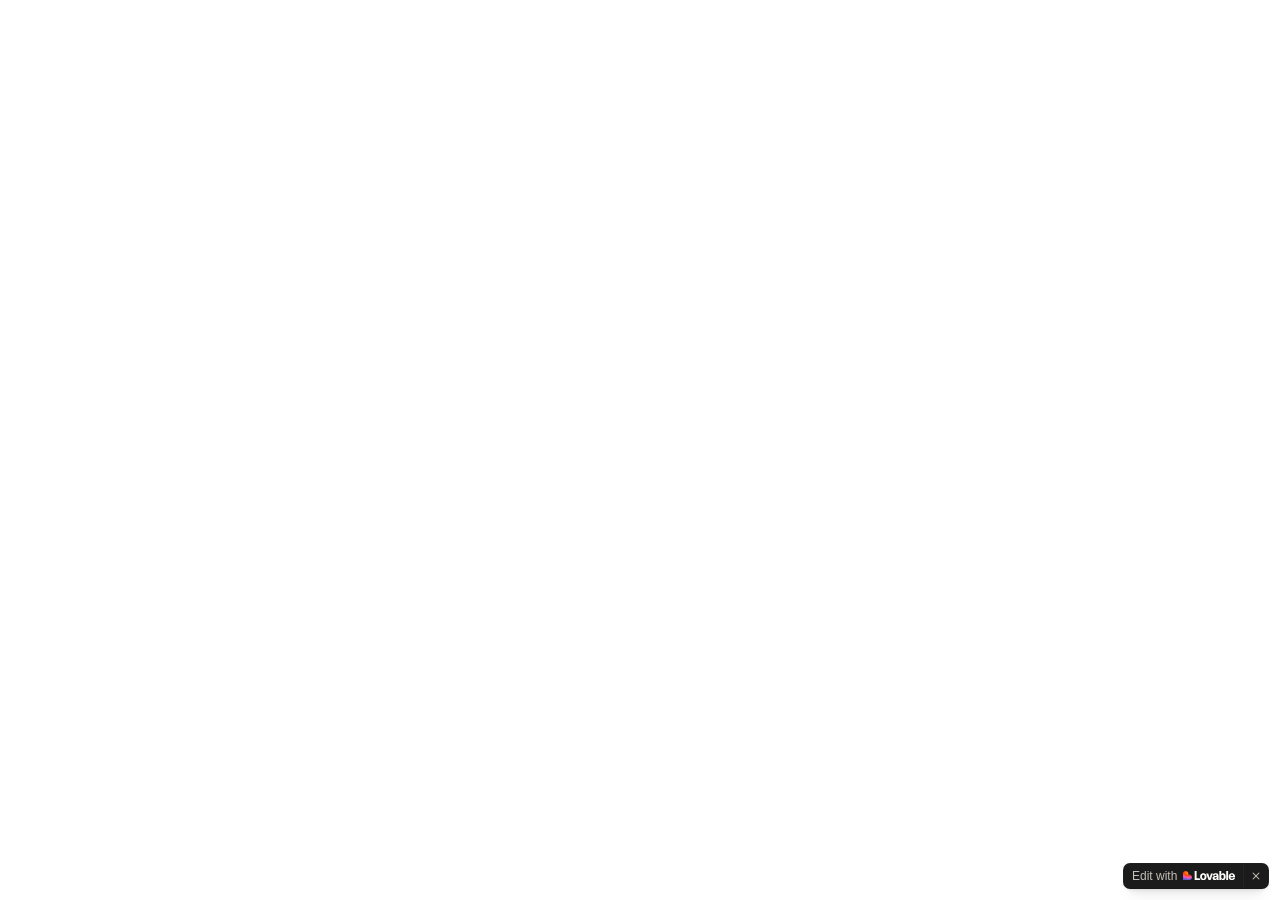
==== about.html @ da8e8a39 "Add files via upload" ====
<!doctype html>
<html lang="en">
  <head>
    <meta charset="UTF-8" />
    <meta name="viewport" content="width=device-width, initial-scale=1.0" />
    <title>canada jobs board</title>

    <meta property="og:title" content="canada-jobs" />
    <script type="module" crossorigin src="/assets/index-C5RXfK5j.js"></script>
    <link rel="stylesheet" crossorigin href="/assets/index-DOZf0lUb.css">
  
<style>
	@font-face {
		font-family: 'CameraPlainVariable';
		src: url('https://cdn.gpteng.co/mcp-widgets/v1/fonts/CameraPlainVariable.woff2') format('woff2');
		font-weight: 100 900;
		font-style: normal;
		font-display: swap;
	}

	#lovable-badge {
		--badge-bg: #1b1b1b;
		--badge-text: #c5c1b9;
		--badge-text-hover: #dcdad5;
		--badge-radius: 6px;
		--badge-padding: 8px;
		--badge-gap: 6px;
		--badge-shadow: 
			0 0 0 1px rgba(0, 0, 0, 0.88),
			0 1px 0 0 rgba(0, 0, 0, 0.04),
			0 2px 2px -1px rgba(0, 0, 0, 0.08),
			0 4px 4px -2px rgba(0, 0, 0, 0.08),
			0 8px 8px -4px rgba(0, 0, 0, 0.08),
			0 16px 16px -8px rgba(0, 0, 0, 0.08);
		--badge-transition-duration: 0.2s;
		--badge-transition-easing: cubic-bezier(0.16, 1, 0.32, 1);
		--focus-color: #575ECF;
		--focus-offset: 2px;
		--focus-width: 2px;
		
		position: fixed;
		bottom: 12px;
		right: 12px;
		height: 24px;
		display: flex;
		align-items: center;
		z-index: 1000000;
		background-color: var(--badge-bg) !important;
		color: var(--badge-text) !important;
		border-radius: var(--badge-radius);
		box-shadow: var(--badge-shadow) !important;
		font-size: 12px;
		font-family: CameraPlainVariable, "CameraPlainVariable Fallback", -apple-system, BlinkMacSystemFont, 'Segoe UI', Roboto, sans-serif;
		font-weight: 400 !important;
		text-transform: none !important;
		font-feature-settings: normal !important;
		transform: translateZ(0);
		will-change: transform, opacity;
	}

	#lovable-badge-cta {
		display: flex;
		align-items: center;
		gap: var(--badge-gap);
		padding: 0 var(--badge-padding);
		height: 100%;
		color: inherit;
		text-decoration: none;
		white-space: nowrap;
		border-radius: var(--badge-radius) 0 0 var(--badge-radius);
		transition: 
			background-color var(--badge-transition-duration) ease,
			color var(--badge-transition-duration) ease,
			transform 0.1s ease;
	}

	#lovable-badge-cta:hover {
		background: rgba(255, 255, 255, 0.04);
		color: var(--badge-text-hover);
	}

	#lovable-badge-cta:active {
		transform: scale(0.98);
	}

	#lovable-badge-cta:focus {
		outline: none;
	}

	#lovable-badge-cta:focus-visible {
		outline: var(--focus-width) solid var(--focus-color);
		outline-offset: var(--focus-offset);
		z-index: 1;
	}

	#lovable-badge-text {
		line-height: 1;
	}

	#lovable-badge-divider {
		width: 1px;
		height: 24px;
		background-color: rgba(255, 255, 255, 0.04);
		flex-shrink: 0;
	}

	#lovable-badge-close {
		width: 24px;
		height: 24px;
		min-width: 24px;
		min-height: 24px;
		cursor: pointer;
		background: none;
		border: none;
		padding: 0;
		display: flex;
		align-items: center;
		justify-content: center;
		border-radius: 0 var(--badge-radius) var(--badge-radius) 0;
		flex-shrink: 0;
		transition: 
			background-color var(--badge-transition-duration) ease,
			transform 0.1s ease;
	}

	#lovable-badge-close:hover {
		background: rgba(255, 255, 255, 0.04);
	}

	#lovable-badge-close:active {
		transform: scale(0.92);
	}

	#lovable-badge-close:focus {
		outline: none;
	}

	#lovable-badge-close:focus-visible {
		outline: var(--focus-width) solid var(--focus-color);
		outline-offset: calc(var(--focus-offset) * -1);
		z-index: 1;
	}

	#lovable-badge-close svg path {
		fill: var(--badge-text);
		transition: fill var(--badge-transition-duration) ease;
	}

	#lovable-badge-close:hover svg path {
		fill: var(--badge-text-hover);
	}

	@media (prefers-reduced-motion: reduce) {
		#lovable-badge-cta,
		#lovable-badge-close,
		#lovable-badge-close svg path {
			transition: none;
		}
		
		#lovable-badge-cta:active,
		#lovable-badge-close:active {
			transform: none;
		}
	}

	@media (prefers-contrast: high) {
		#lovable-badge {
			--badge-bg: #000;
			--badge-text: #fff;
			--badge-text-hover: #fff;
			border: 2px solid currentColor;
		}
		
		#lovable-badge-cta:focus-visible,
		#lovable-badge-close:focus-visible {
			outline-width: 3px;
		}
	}
</style>
<script defer src="/~flock.js" data-proxy-url="/~api/analytics"></script><script defer src="/__l5e/events.js" data-artifact-kind="preview_commit_sha" data-artifact-id="f92b7629ee56304506234ec95014267af8fd6460" data-commit-sha="f92b7629ee56304506234ec95014267af8fd6460" data-context-token="v1.[base64].h5AxMWOINvUmRWkHQlbRJO07H87bjLKuHBi_fYomKH0"></script><meta name="twitter:title" content="canada-jobs"><meta property="og:image" content="https://pub-bb2e103a32db4e198524a2e9ed8f35b4.r2.dev/0a3025d6-7798-492c-b56c-be6db2ff9cdb/id-preview-e9368a4c--8528a1c8-a72f-4409-86a2-6dee4015d682.lovable.app-1772526518124.png"><meta name="twitter:image" content="https://pub-bb2e103a32db4e198524a2e9ed8f35b4.r2.dev/0a3025d6-7798-492c-b56c-be6db2ff9cdb/id-preview-e9368a4c--8528a1c8-a72f-4409-86a2-6dee4015d682.lovable.app-1772526518124.png"></head>

  <body>
    <div id="root"></div>
  
<aside
	id="lovable-badge"
	role="complementary"
	dir="ltr"
	lang="en"
	aria-label="Edit with Lovable">
	<a
		id="lovable-badge-cta" 
		target="_blank" 
		href="https://lovable.dev/projects/8528a1c8-a72f-4409-86a2-6dee4015d682?utm_source=lovable-badge"
		rel="noopener nofollow"
		aria-label="Edit with Lovable">
		<span id="lovable-badge-text">Edit with</span>
		<svg xmlns="http://www.w3.org/2000/svg" width="52" height="16" fill="none" viewBox="0 0 52 16">
  <path fill="#FCFBF8" fill-rule="evenodd" d="M20.318 5.25c.643 0 1.206.14 1.69.418a2.81 2.81 0 0 1 1.118 1.191c.266.513.4 1.115.4 1.807s-.134 1.296-.4 1.812a2.81 2.81 0 0 1-1.118 1.193c-.484.278-1.047.418-1.69.418s-1.208-.14-1.695-.418a2.85 2.85 0 0 1-1.125-1.193c-.262-.516-.393-1.12-.393-1.812s.131-1.294.393-1.807a2.848 2.848 0 0 1 1.125-1.191c.487-.279 1.052-.418 1.695-.418Zm0 1.425c-.27 0-.504.076-.7.228-.193.147-.34.37-.443.67-.102.295-.153.66-.153 1.093 0 .435.05.801.153 1.1.102.3.25.524.443.676.196.147.43.22.7.22.27 0 .502-.073.694-.22.193-.152.341-.375.443-.67.103-.299.153-.667.153-1.106 0-.65-.112-1.145-.337-1.481a1.08 1.08 0 0 0-.953-.51ZM32.7 5.25c.61 0 1.127.1 1.549.3.422.197.74.48.953.849.217.368.325.809.325 1.32v2.704c0 .29.02.562.062.812.044.245.108.4.19.466V12h-1.935a5.895 5.895 0 0 1-.105-.684 7.745 7.745 0 0 1-.02-.228 2.293 2.293 0 0 1-.151.203c-.205.242-.47.437-.793.584-.32.143-.685.215-1.094.215-.406 0-.77-.08-1.094-.24a1.845 1.845 0 0 1-.756-.682 1.984 1.984 0 0 1-.27-1.045c0-.606.178-1.069.535-1.388.356-.324.87-.534 1.542-.633l1.125-.16c.225-.032.403-.074.534-.123a.622.622 0 0 0 .288-.196.549.549 0 0 0 .093-.327.65.65 0 0 0-.11-.367.702.702 0 0 0-.32-.27c-.14-.07-.31-.105-.51-.105-.32 0-.576.083-.768.251-.193.164-.298.39-.314.676h-1.923c.016-.434.147-.82.393-1.155.25-.34.596-.604 1.039-.792.442-.189.954-.283 1.535-.283Zm.99 3.498a.98.98 0 0 1-.215.14 2.49 2.49 0 0 1-.584.178l-.473.092c-.315.061-.553.156-.713.283-.155.127-.233.305-.233.534 0 .23.084.412.252.547.168.135.383.203.645.203s.494-.058.694-.173c.201-.118.355-.282.461-.49.11-.21.166-.448.166-.714v-.6Zm4.526-2.375c.065-.125.138-.243.221-.349.197-.25.437-.44.719-.571.282-.135.6-.203.952-.203.528 0 .988.138 1.377.412.389.275.688.67.896 1.186.21.512.314 1.12.314 1.824 0 .7-.107 1.309-.32 1.825-.213.512-.518.906-.915 1.18-.393.275-.854.412-1.383.412-.352 0-.667-.062-.946-.184a1.832 1.832 0 0 1-.7-.554 2.2 2.2 0 0 1-.234-.383V12h-1.843V3h1.862v3.373Zm1.284.296c-.274 0-.51.085-.707.253-.192.163-.338.397-.436.7a3.376 3.376 0 0 0-.148 1.05c0 .406.05.759.148 1.058.098.299.243.53.436.694.197.164.433.246.707.246.279 0 .512-.082.7-.246.193-.164.336-.395.43-.694.099-.3.148-.652.148-1.058 0-.405-.05-.757-.147-1.056-.095-.299-.238-.53-.43-.694a1.015 1.015 0 0 0-.7-.253Zm9.416-1.419c.602 0 1.136.131 1.604.393.466.262.829.643 1.086 1.143.263.5.394 1.097.394 1.794 0 .25-.002.449-.006.596H47.51c.018.288.071.538.164.75a1.3 1.3 0 0 0 .491.596c.214.13.465.196.757.196.319 0 .583-.082.792-.246.209-.167.34-.403.393-.706h1.862a2.48 2.48 0 0 1-.485 1.235 2.54 2.54 0 0 1-1.051.805c-.439.188-.949.283-1.53.283-.655 0-1.225-.125-1.708-.375a2.672 2.672 0 0 1-1.13-1.143c-.267-.508-.4-1.137-.4-1.887 0-.712.14-1.327.418-1.843a2.86 2.86 0 0 1 1.155-1.186c.491-.27 1.051-.405 1.678-.405Zm-.044 1.345c-.274 0-.516.068-.725.203a1.29 1.29 0 0 0-.479.59 2.045 2.045 0 0 0-.132.498h2.562a1.873 1.873 0 0 0-.138-.602 1.061 1.061 0 0 0-.418-.516 1.243 1.243 0 0 0-.67-.173Z" clip-rule="evenodd"/>
  <path fill="#FCFBF8" d="m26.605 9.995 1.342-4.566h1.924L27.628 12h-2.07l-2.33-6.57h1.98l1.397 4.565Zm-13.013.143h2.256c1.632 0 1.421 1.837 1.418 1.861h-5.603V3h1.93v7.138Zm31.516 1.861h-1.862V3h1.862v8.999Z"/>
  <path fill="url(#a)" fill-rule="evenodd" d="M2.7 3c1.492 0 2.7 1.192 2.7 2.663v1.012h.9c1.49 0 2.7 1.192 2.7 2.662S7.791 12 6.3 12H0V5.663C0 4.193 1.209 3 2.7 3Z" clip-rule="evenodd"/>
  <defs>
    <radialGradient id="a" cx="0" cy="0" r="1" gradientTransform="matrix(-1.54236 7.07838 -10.231 -2.15602 4.627 5.022)" gradientUnits="userSpaceOnUse">
      <stop offset=".106" stop-color="#FE7B02"/>
      <stop offset=".394" stop-color="#FE3F21"/>
      <stop offset=".608" stop-color="#F858BC"/>
      <stop offset=".929" stop-color="#575ECF"/>
    </radialGradient>
  </defs>
</svg>


	</a>
	
	<span id="lovable-badge-divider" aria-hidden="true"></span>
	
	<button 
		id="lovable-badge-close"
		aria-label="Dismiss"
		title="Dismiss"
		type="button">
		<svg xmlns="http://www.w3.org/2000/svg" width="16" height="16" fill="none" viewBox="0 0 16 16" aria-hidden="true">
			<path d="M10.646 4.646a.5.5 0 1 1 .707.708L8.707 8l2.646 2.646a.5.5 0 1 1-.707.707L8 8.707l-2.646 2.646a.5.5 0 1 1-.708-.707L7.293 8 4.646 5.354a.5.5 0 1 1 .708-.708L8 7.293l2.646-2.647Z"/>
		</svg>
	</button>
</aside>
<script>
	// Don't show the lovable-badge if the page is in an iframe or if it's being rendered by puppeteer (screenshot service)
	if (window.self !== window.top || navigator.userAgent.includes('puppeteer')) {
		var badge = document.getElementById('lovable-badge');
		if (badge) {
			badge.style.display = 'none';
		}
	}

	// Add click event listener to close button with animation
	var closeButton = document.getElementById('lovable-badge-close');
	if (closeButton) {
		closeButton.addEventListener('click', function(event) {
			event.preventDefault();
			event.stopPropagation();
			var badge = document.getElementById('lovable-badge');
			if (badge) {
				badge.classList.add('closing');
				setTimeout(function() {
					if (badge) {
						badge.style.display = 'none';
					}
				}, 240);
			}
		});
	}
</script>
</body>
</html>
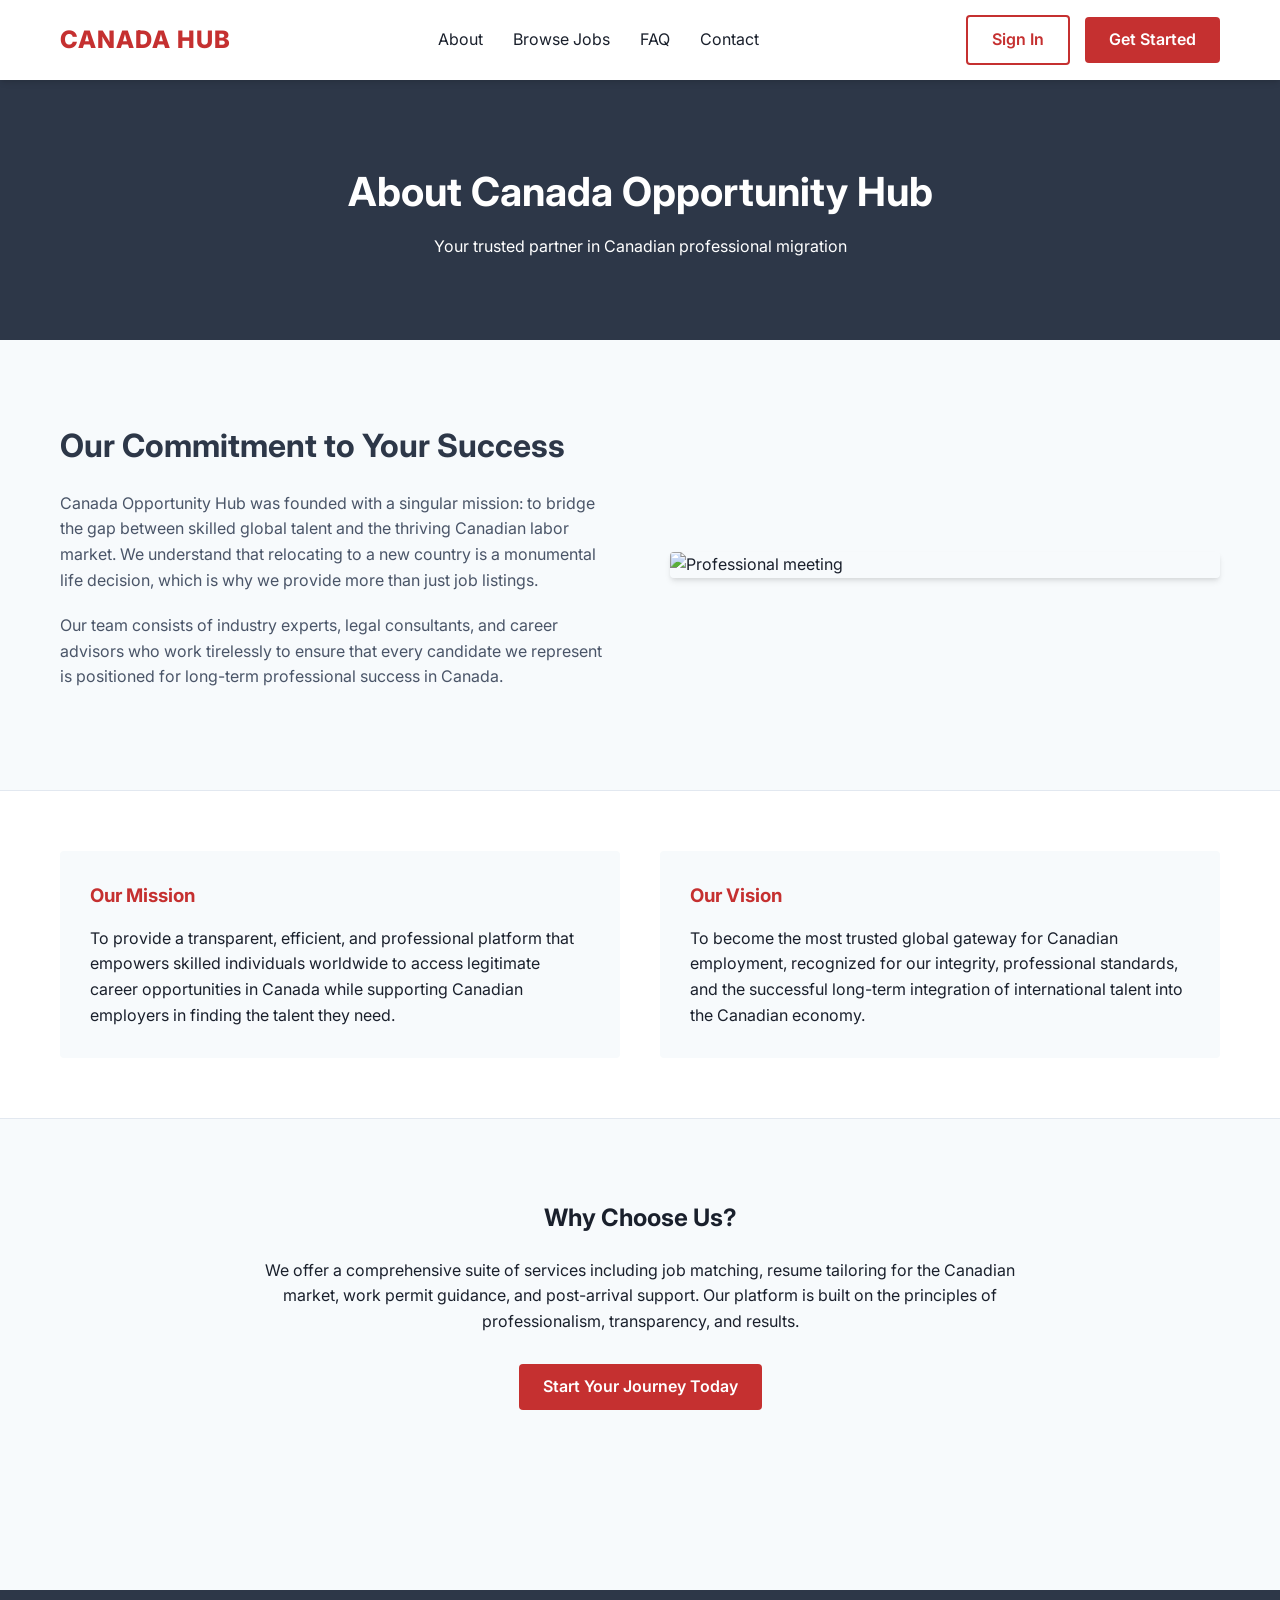
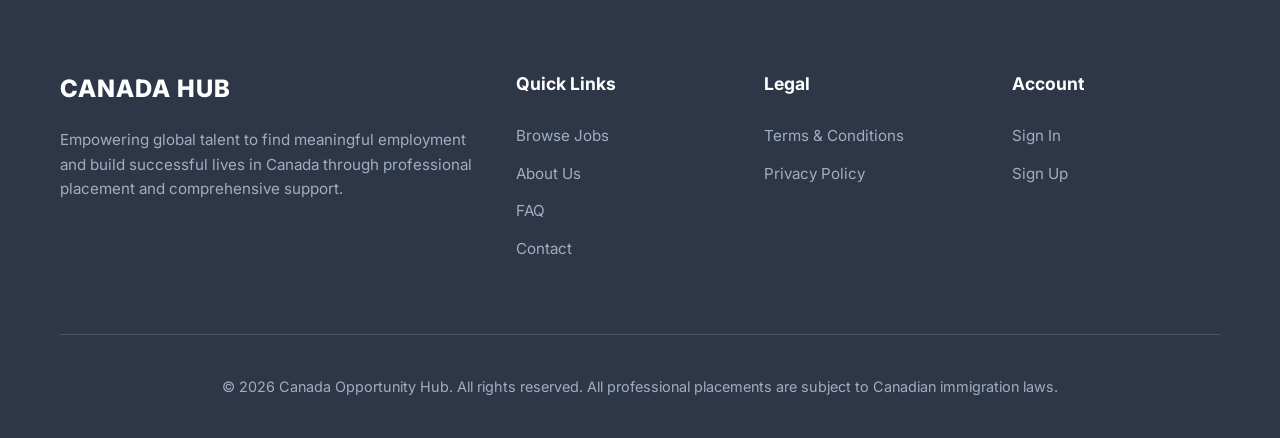
==== commit 915bda48: "Complete professional redesign: remove AI footprints, no emojis, full responsiveness, and production" ====
--- a/about.html
+++ b/about.html
@@ -1,256 +1,180 @@
+<!DOCTYPE html>
+<html lang="en">
+<head>
+    <meta charset="UTF-8">
+    <meta name="viewport" content="width=device-width, initial-scale=1.0">
+    <title>About Us | Canada Opportunity Hub</title>
+    <link rel="stylesheet" href="css/style.css">
+    <link rel="preconnect" href="https://fonts.googleapis.com">
+    <link rel="preconnect" href="https://fonts.gstatic.com" crossorigin>
+    <link href="https://fonts.googleapis.com/css2?family=Inter:wght@400;600;700;800&display=swap" rel="stylesheet">
+    <style>
+        .page-header {
+            padding: 80px 0;
+            background: var(--secondary);
+            color: var(--white);
+            text-align: center;
+        }
 
-<!doctype html>
-<html lang="en">
-  <head>
-    <meta charset="UTF-8" />
-    <meta name="viewport" content="width=device-width, initial-scale=1.0" />
-    <title>canada jobs board</title>
+        .page-header h1 {
+            font-size: 2.5rem;
+            margin-bottom: 10px;
+        }
 
-    <meta property="og:title" content="canada-jobs" />
-    <script type="module" crossorigin src="/assets/index-C5RXfK5j.js"></script>
-    <link rel="stylesheet" crossorigin href="/assets/index-DOZf0lUb.css">
-  
-<style>
-	@font-face {
-		font-family: 'CameraPlainVariable';
-		src: url('https://cdn.gpteng.co/mcp-widgets/v1/fonts/CameraPlainVariable.woff2') format('woff2');
-		font-weight: 100 900;
-		font-style: normal;
-		font-display: swap;
-	}
+        .content-section {
+            padding: 80px 0;
+        }
 
-	#lovable-badge {
-		--badge-bg: #1b1b1b;
-		--badge-text: #c5c1b9;
-		--badge-text-hover: #dcdad5;
-		--badge-radius: 6px;
-		--badge-padding: 8px;
-		--badge-gap: 6px;
-		--badge-shadow: 
-			0 0 0 1px rgba(0, 0, 0, 0.88),
-			0 1px 0 0 rgba(0, 0, 0, 0.04),
-			0 2px 2px -1px rgba(0, 0, 0, 0.08),
-			0 4px 4px -2px rgba(0, 0, 0, 0.08),
-			0 8px 8px -4px rgba(0, 0, 0, 0.08),
-			0 16px 16px -8px rgba(0, 0, 0, 0.08);
-		--badge-transition-duration: 0.2s;
-		--badge-transition-easing: cubic-bezier(0.16, 1, 0.32, 1);
-		--focus-color: #575ECF;
-		--focus-offset: 2px;
-		--focus-width: 2px;
-		
-		position: fixed;
-		bottom: 12px;
-		right: 12px;
-		height: 24px;
-		display: flex;
-		align-items: center;
-		z-index: 1000000;
-		background-color: var(--badge-bg) !important;
-		color: var(--badge-text) !important;
-		border-radius: var(--badge-radius);
-		box-shadow: var(--badge-shadow) !important;
-		font-size: 12px;
-		font-family: CameraPlainVariable, "CameraPlainVariable Fallback", -apple-system, BlinkMacSystemFont, 'Segoe UI', Roboto, sans-serif;
-		font-weight: 400 !important;
-		text-transform: none !important;
-		font-feature-settings: normal !important;
-		transform: translateZ(0);
-		will-change: transform, opacity;
-	}
+        .about-grid {
+            display: grid;
+            grid-template-columns: 1fr 1fr;
+            gap: 60px;
+            align-items: center;
+        }
 
-	#lovable-badge-cta {
-		display: flex;
-		align-items: center;
-		gap: var(--badge-gap);
-		padding: 0 var(--badge-padding);
-		height: 100%;
-		color: inherit;
-		text-decoration: none;
-		white-space: nowrap;
-		border-radius: var(--badge-radius) 0 0 var(--badge-radius);
-		transition: 
-			background-color var(--badge-transition-duration) ease,
-			color var(--badge-transition-duration) ease,
-			transform 0.1s ease;
-	}
+        .about-text h2 {
+            font-size: 2rem;
+            color: var(--secondary);
+            margin-bottom: 20px;
+        }
 
-	#lovable-badge-cta:hover {
-		background: rgba(255, 255, 255, 0.04);
-		color: var(--badge-text-hover);
-	}
+        .about-text p {
+            margin-bottom: 20px;
+            color: var(--text-light);
+        }
 
-	#lovable-badge-cta:active {
-		transform: scale(0.98);
-	}
+        .mission-vision {
+            background: var(--white);
+            padding: 60px 0;
+            border-top: 1px solid var(--border);
+            border-bottom: 1px solid var(--border);
+        }
 
-	#lovable-badge-cta:focus {
-		outline: none;
-	}
+        .mv-grid {
+            display: grid;
+            grid-template-columns: 1fr 1fr;
+            gap: 40px;
+        }
 
-	#lovable-badge-cta:focus-visible {
-		outline: var(--focus-width) solid var(--focus-color);
-		outline-offset: var(--focus-offset);
-		z-index: 1;
-	}
+        .mv-item {
+            padding: 30px;
+            background: var(--bg);
+            border-radius: var(--radius);
+        }
 
-	#lovable-badge-text {
-		line-height: 1;
-	}
+        .mv-item h3 {
+            color: var(--primary);
+            margin-bottom: 15px;
+        }
 
-	#lovable-badge-divider {
-		width: 1px;
-		height: 24px;
-		background-color: rgba(255, 255, 255, 0.04);
-		flex-shrink: 0;
-	}
+        @media (max-width: 768px) {
+            .about-grid, .mv-grid { grid-template-columns: 1fr; }
+        }
+    </style>
+</head>
+<body>
 
-	#lovable-badge-close {
-		width: 24px;
-		height: 24px;
-		min-width: 24px;
-		min-height: 24px;
-		cursor: pointer;
-		background: none;
-		border: none;
-		padding: 0;
-		display: flex;
-		align-items: center;
-		justify-content: center;
-		border-radius: 0 var(--badge-radius) var(--badge-radius) 0;
-		flex-shrink: 0;
-		transition: 
-			background-color var(--badge-transition-duration) ease,
-			transform 0.1s ease;
-	}
+<header>
+    <div class="container">
+        <nav>
+            <a href="index.html" class="logo">Canada Hub</a>
+            <ul class="nav-links">
+                <li><a href="about.html">About</a></li>
+                <li><a href="jobs.html">Browse Jobs</a></li>
+                <li><a href="faq.html">FAQ</a></li>
+                <li><a href="contact.html">Contact</a></li>
+            </ul>
+            <div class="nav-auth">
+                <a href="signin.html" class="btn btn-outline">Sign In</a>
+                <a href="signup.html" class="btn btn-primary">Get Started</a>
+            </div>
+        </nav>
+    </div>
+</header>
 
-	#lovable-badge-close:hover {
-		background: rgba(255, 255, 255, 0.04);
-	}
+<section class="page-header">
+    <div class="container">
+        <h1>About Canada Opportunity Hub</h1>
+        <p>Your trusted partner in Canadian professional migration</p>
+    </div>
+</section>
 
-	#lovable-badge-close:active {
-		transform: scale(0.92);
-	}
+<main>
+    <section class="content-section">
+        <div class="container">
+            <div class="about-grid">
+                <div class="about-text">
+                    <h2>Our Commitment to Your Success</h2>
+                    <p>Canada Opportunity Hub was founded with a singular mission: to bridge the gap between skilled global talent and the thriving Canadian labor market. We understand that relocating to a new country is a monumental life decision, which is why we provide more than just job listings.</p>
+                    <p>Our team consists of industry experts, legal consultants, and career advisors who work tirelessly to ensure that every candidate we represent is positioned for long-term professional success in Canada.</p>
+                </div>
+                <div class="about-image">
+                    <img src="https://images.unsplash.com/photo-1517048676732-d65bc937f952?auto=format&fit=crop&w=800&q=80" alt="Professional meeting" style="border-radius: var(--radius); box-shadow: var(--shadow);">
+                </div>
+            </div>
+        </div>
+    </section>
 
-	#lovable-badge-close:focus {
-		outline: none;
-	}
+    <section class="mission-vision">
+        <div class="container">
+            <div class="mv-grid">
+                <div class="mv-item">
+                    <h3>Our Mission</h3>
+                    <p>To provide a transparent, efficient, and professional platform that empowers skilled individuals worldwide to access legitimate career opportunities in Canada while supporting Canadian employers in finding the talent they need.</p>
+                </div>
+                <div class="mv-item">
+                    <h3>Our Vision</h3>
+                    <p>To become the most trusted global gateway for Canadian employment, recognized for our integrity, professional standards, and the successful long-term integration of international talent into the Canadian economy.</p>
+                </div>
+            </div>
+        </div>
+    </section>
 
-	#lovable-badge-close:focus-visible {
-		outline: var(--focus-width) solid var(--focus-color);
-		outline-offset: calc(var(--focus-offset) * -1);
-		z-index: 1;
-	}
+    <section class="content-section">
+        <div class="container" style="text-align: center; max-width: 800px;">
+            <h2>Why Choose Us?</h2>
+            <p style="margin-top: 20px;">We offer a comprehensive suite of services including job matching, resume tailoring for the Canadian market, work permit guidance, and post-arrival support. Our platform is built on the principles of professionalism, transparency, and results.</p>
+            <a href="signup.html" class="btn btn-primary" style="margin-top: 30px;">Start Your Journey Today</a>
+        </div>
+    </section>
+</main>
 
-	#lovable-badge-close svg path {
-		fill: var(--badge-text);
-		transition: fill var(--badge-transition-duration) ease;
-	}
+<footer>
+    <div class="container">
+        <div class="footer-grid">
+            <div class="footer-brand">
+                <a href="index.html" class="logo">Canada Hub</a>
+                <p>Empowering global talent to find meaningful employment and build successful lives in Canada through professional placement and comprehensive support.</p>
+            </div>
+            <div>
+                <h4 class="footer-heading">Quick Links</h4>
+                <ul class="footer-links">
+                    <li><a href="jobs.html">Browse Jobs</a></li>
+                    <li><a href="about.html">About Us</a></li>
+                    <li><a href="faq.html">FAQ</a></li>
+                    <li><a href="contact.html">Contact</a></li>
+                </ul>
+            </div>
+            <div>
+                <h4 class="footer-heading">Legal</h4>
+                <ul class="footer-links">
+                    <li><a href="terms.html">Terms & Conditions</a></li>
+                    <li><a href="privacy.html">Privacy Policy</a></li>
+                </ul>
+            </div>
+            <div>
+                <h4 class="footer-heading">Account</h4>
+                <ul class="footer-links">
+                    <li><a href="signin.html">Sign In</a></li>
+                    <li><a href="signup.html">Sign Up</a></li>
+                </ul>
+            </div>
+        </div>
+        <div class="footer-bottom">
+            <p>&copy; 2026 Canada Opportunity Hub. All rights reserved. All professional placements are subject to Canadian immigration laws.</p>
+        </div>
+    </div>
+</footer>
 
-	#lovable-badge-close:hover svg path {
-		fill: var(--badge-text-hover);
-	}
-
-	@media (prefers-reduced-motion: reduce) {
-		#lovable-badge-cta,
-		#lovable-badge-close,
-		#lovable-badge-close svg path {
-			transition: none;
-		}
-		
-		#lovable-badge-cta:active,
-		#lovable-badge-close:active {
-			transform: none;
-		}
-	}
-
-	@media (prefers-contrast: high) {
-		#lovable-badge {
-			--badge-bg: #000;
-			--badge-text: #fff;
-			--badge-text-hover: #fff;
-			border: 2px solid currentColor;
-		}
-		
-		#lovable-badge-cta:focus-visible,
-		#lovable-badge-close:focus-visible {
-			outline-width: 3px;
-		}
-	}
-</style>
-<script defer src="/~flock.js" data-proxy-url="/~api/analytics"></script><script defer src="/__l5e/events.js" data-artifact-kind="preview_commit_sha" data-artifact-id="f92b7629ee56304506234ec95014267af8fd6460" data-commit-sha="f92b7629ee56304506234ec95014267af8fd6460" data-context-token="v1.[base64].h5AxMWOINvUmRWkHQlbRJO07H87bjLKuHBi_fYomKH0"></script><meta name="twitter:title" content="canada-jobs"><meta property="og:image" content="https://pub-bb2e103a32db4e198524a2e9ed8f35b4.r2.dev/0a3025d6-7798-492c-b56c-be6db2ff9cdb/id-preview-e9368a4c--8528a1c8-a72f-4409-86a2-6dee4015d682.lovable.app-1772526518124.png"><meta name="twitter:image" content="https://pub-bb2e103a32db4e198524a2e9ed8f35b4.r2.dev/0a3025d6-7798-492c-b56c-be6db2ff9cdb/id-preview-e9368a4c--8528a1c8-a72f-4409-86a2-6dee4015d682.lovable.app-1772526518124.png"></head>
-
-  <body>
-    <div id="root"></div>
-  
-<aside
-	id="lovable-badge"
-	role="complementary"
-	dir="ltr"
-	lang="en"
-	aria-label="Edit with Lovable">
-	<a
-		id="lovable-badge-cta" 
-		target="_blank" 
-		href="https://lovable.dev/projects/8528a1c8-a72f-4409-86a2-6dee4015d682?utm_source=lovable-badge"
-		rel="noopener nofollow"
-		aria-label="Edit with Lovable">
-		<span id="lovable-badge-text">Edit with</span>
-		<svg xmlns="http://www.w3.org/2000/svg" width="52" height="16" fill="none" viewBox="0 0 52 16">
-  <path fill="#FCFBF8" fill-rule="evenodd" d="M20.318 5.25c.643 0 1.206.14 1.69.418a2.81 2.81 0 0 1 1.118 1.191c.266.513.4 1.115.4 1.807s-.134 1.296-.4 1.812a2.81 2.81 0 0 1-1.118 1.193c-.484.278-1.047.418-1.69.418s-1.208-.14-1.695-.418a2.85 2.85 0 0 1-1.125-1.193c-.262-.516-.393-1.12-.393-1.812s.131-1.294.393-1.807a2.848 2.848 0 0 1 1.125-1.191c.487-.279 1.052-.418 1.695-.418Zm0 1.425c-.27 0-.504.076-.7.228-.193.147-.34.37-.443.67-.102.295-.153.66-.153 1.093 0 .435.05.801.153 1.1.102.3.25.524.443.676.196.147.43.22.7.22.27 0 .502-.073.694-.22.193-.152.341-.375.443-.67.103-.299.153-.667.153-1.106 0-.65-.112-1.145-.337-1.481a1.08 1.08 0 0 0-.953-.51ZM32.7 5.25c.61 0 1.127.1 1.549.3.422.197.74.48.953.849.217.368.325.809.325 1.32v2.704c0 .29.02.562.062.812.044.245.108.4.19.466V12h-1.935a5.895 5.895 0 0 1-.105-.684 7.745 7.745 0 0 1-.02-.228 2.293 2.293 0 0 1-.151.203c-.205.242-.47.437-.793.584-.32.143-.685.215-1.094.215-.406 0-.77-.08-1.094-.24a1.845 1.845 0 0 1-.756-.682 1.984 1.984 0 0 1-.27-1.045c0-.606.178-1.069.535-1.388.356-.324.87-.534 1.542-.633l1.125-.16c.225-.032.403-.074.534-.123a.622.622 0 0 0 .288-.196.549.549 0 0 0 .093-.327.65.65 0 0 0-.11-.367.702.702 0 0 0-.32-.27c-.14-.07-.31-.105-.51-.105-.32 0-.576.083-.768.251-.193.164-.298.39-.314.676h-1.923c.016-.434.147-.82.393-1.155.25-.34.596-.604 1.039-.792.442-.189.954-.283 1.535-.283Zm.99 3.498a.98.98 0 0 1-.215.14 2.49 2.49 0 0 1-.584.178l-.473.092c-.315.061-.553.156-.713.283-.155.127-.233.305-.233.534 0 .23.084.412.252.547.168.135.383.203.645.203s.494-.058.694-.173c.201-.118.355-.282.461-.49.11-.21.166-.448.166-.714v-.6Zm4.526-2.375c.065-.125.138-.243.221-.349.197-.25.437-.44.719-.571.282-.135.6-.203.952-.203.528 0 .988.138 1.377.412.389.275.688.67.896 1.186.21.512.314 1.12.314 1.824 0 .7-.107 1.309-.32 1.825-.213.512-.518.906-.915 1.18-.393.275-.854.412-1.383.412-.352 0-.667-.062-.946-.184a1.832 1.832 0 0 1-.7-.554 2.2 2.2 0 0 1-.234-.383V12h-1.843V3h1.862v3.373Zm1.284.296c-.274 0-.51.085-.707.253-.192.163-.338.397-.436.7a3.376 3.376 0 0 0-.148 1.05c0 .406.05.759.148 1.058.098.299.243.53.436.694.197.164.433.246.707.246.279 0 .512-.082.7-.246.193-.164.336-.395.43-.694.099-.3.148-.652.148-1.058 0-.405-.05-.757-.147-1.056-.095-.299-.238-.53-.43-.694a1.015 1.015 0 0 0-.7-.253Zm9.416-1.419c.602 0 1.136.131 1.604.393.466.262.829.643 1.086 1.143.263.5.394 1.097.394 1.794 0 .25-.002.449-.006.596H47.51c.018.288.071.538.164.75a1.3 1.3 0 0 0 .491.596c.214.13.465.196.757.196.319 0 .583-.082.792-.246.209-.167.34-.403.393-.706h1.862a2.48 2.48 0 0 1-.485 1.235 2.54 2.54 0 0 1-1.051.805c-.439.188-.949.283-1.53.283-.655 0-1.225-.125-1.708-.375a2.672 2.672 0 0 1-1.13-1.143c-.267-.508-.4-1.137-.4-1.887 0-.712.14-1.327.418-1.843a2.86 2.86 0 0 1 1.155-1.186c.491-.27 1.051-.405 1.678-.405Zm-.044 1.345c-.274 0-.516.068-.725.203a1.29 1.29 0 0 0-.479.59 2.045 2.045 0 0 0-.132.498h2.562a1.873 1.873 0 0 0-.138-.602 1.061 1.061 0 0 0-.418-.516 1.243 1.243 0 0 0-.67-.173Z" clip-rule="evenodd"/>
-  <path fill="#FCFBF8" d="m26.605 9.995 1.342-4.566h1.924L27.628 12h-2.07l-2.33-6.57h1.98l1.397 4.565Zm-13.013.143h2.256c1.632 0 1.421 1.837 1.418 1.861h-5.603V3h1.93v7.138Zm31.516 1.861h-1.862V3h1.862v8.999Z"/>
-  <path fill="url(#a)" fill-rule="evenodd" d="M2.7 3c1.492 0 2.7 1.192 2.7 2.663v1.012h.9c1.49 0 2.7 1.192 2.7 2.662S7.791 12 6.3 12H0V5.663C0 4.193 1.209 3 2.7 3Z" clip-rule="evenodd"/>
-  <defs>
-    <radialGradient id="a" cx="0" cy="0" r="1" gradientTransform="matrix(-1.54236 7.07838 -10.231 -2.15602 4.627 5.022)" gradientUnits="userSpaceOnUse">
-      <stop offset=".106" stop-color="#FE7B02"/>
-      <stop offset=".394" stop-color="#FE3F21"/>
-      <stop offset=".608" stop-color="#F858BC"/>
-      <stop offset=".929" stop-color="#575ECF"/>
-    </radialGradient>
-  </defs>
-</svg>
-
-
-	</a>
-	
-	<span id="lovable-badge-divider" aria-hidden="true"></span>
-	
-	<button 
-		id="lovable-badge-close"
-		aria-label="Dismiss"
-		title="Dismiss"
-		type="button">
-		<svg xmlns="http://www.w3.org/2000/svg" width="16" height="16" fill="none" viewBox="0 0 16 16" aria-hidden="true">
-			<path d="M10.646 4.646a.5.5 0 1 1 .707.708L8.707 8l2.646 2.646a.5.5 0 1 1-.707.707L8 8.707l-2.646 2.646a.5.5 0 1 1-.708-.707L7.293 8 4.646 5.354a.5.5 0 1 1 .708-.708L8 7.293l2.646-2.647Z"/>
-		</svg>
-	</button>
-</aside>
-<script>
-	// Don't show the lovable-badge if the page is in an iframe or if it's being rendered by puppeteer (screenshot service)
-	if (window.self !== window.top || navigator.userAgent.includes('puppeteer')) {
-		var badge = document.getElementById('lovable-badge');
-		if (badge) {
-			badge.style.display = 'none';
-		}
-	}
-
-	// Add click event listener to close button with animation
-	var closeButton = document.getElementById('lovable-badge-close');
-	if (closeButton) {
-		closeButton.addEventListener('click', function(event) {
-			event.preventDefault();
-			event.stopPropagation();
-			var badge = document.getElementById('lovable-badge');
-			if (badge) {
-				badge.classList.add('closing');
-				setTimeout(function() {
-					if (badge) {
-						badge.style.display = 'none';
-					}
-				}, 240);
-			}
-		});
-	}
-</script>
 </body>
 </html>
--- a/css/style.css
+++ b/css/style.css
@@ -0,0 +1,187 @@
+:root {
+    --primary: #c53030;
+    --primary-dark: #9b2c2c;
+    --secondary: #2d3748;
+    --accent: #4a5568;
+    --bg: #f7fafc;
+    --white: #ffffff;
+    --text: #1a202c;
+    --text-light: #4a5568;
+    --border: #e2e8f0;
+    --shadow: 0 4px 6px -1px rgba(0, 0, 0, 0.1), 0 2px 4px -1px rgba(0, 0, 0, 0.06);
+    --radius: 4px;
+    --max-width: 1200px;
+}
+
+* {
+    margin: 0;
+    padding: 0;
+    box-sizing: border-box;
+}
+
+body {
+    font-family: 'Inter', -apple-system, BlinkMacSystemFont, "Segoe UI", Roboto, sans-serif;
+    line-height: 1.6;
+    color: var(--text);
+    background-color: var(--bg);
+}
+
+a {
+    text-decoration: none;
+    color: inherit;
+    transition: 0.3s;
+}
+
+ul {
+    list-style: none;
+}
+
+img {
+    max-width: 100%;
+    display: block;
+}
+
+.container {
+    max-width: var(--max-width);
+    margin: 0 auto;
+    padding: 0 20px;
+}
+
+/* Navigation */
+header {
+    background: var(--white);
+    box-shadow: var(--shadow);
+    position: sticky;
+    top: 0;
+    z-index: 1000;
+}
+
+nav {
+    display: flex;
+    justify-content: space-between;
+    align-items: center;
+    height: 80px;
+}
+
+.logo {
+    font-size: 1.5rem;
+    font-weight: 800;
+    color: var(--primary);
+    text-transform: uppercase;
+    letter-spacing: 1px;
+}
+
+.nav-links {
+    display: flex;
+    gap: 30px;
+}
+
+.nav-links a:hover {
+    color: var(--primary);
+}
+
+.nav-auth {
+    display: flex;
+    gap: 15px;
+    align-items: center;
+}
+
+.btn {
+    padding: 10px 24px;
+    border-radius: var(--radius);
+    font-weight: 600;
+    cursor: pointer;
+    border: none;
+    transition: 0.3s;
+    display: inline-block;
+}
+
+.btn-primary {
+    background: var(--primary);
+    color: var(--white);
+}
+
+.btn-primary:hover {
+    background: var(--primary-dark);
+}
+
+.btn-outline {
+    border: 2px solid var(--primary);
+    color: var(--primary);
+    background: transparent;
+}
+
+.btn-outline:hover {
+    background: var(--primary);
+    color: var(--white);
+}
+
+/* Footer */
+footer {
+    background: var(--secondary);
+    color: var(--white);
+    padding: 80px 0 40px;
+    margin-top: 100px;
+}
+
+.footer-grid {
+    display: grid;
+    grid-template-columns: 2fr 1fr 1fr 1fr;
+    gap: 40px;
+    margin-bottom: 60px;
+}
+
+.footer-brand .logo {
+    color: var(--white);
+    margin-bottom: 20px;
+    display: block;
+}
+
+.footer-brand p {
+    color: #a0aec0;
+    font-size: 0.95rem;
+}
+
+.footer-heading {
+    font-size: 1.1rem;
+    font-weight: 700;
+    margin-bottom: 25px;
+}
+
+.footer-links li {
+    margin-bottom: 12px;
+}
+
+.footer-links a {
+    color: #a0aec0;
+    font-size: 0.95rem;
+}
+
+.footer-links a:hover {
+    color: var(--white);
+}
+
+.footer-bottom {
+    border-top: 1px solid #4a5568;
+    padding-top: 40px;
+    text-align: center;
+    color: #a0aec0;
+    font-size: 0.9rem;
+}
+
+/* Responsive */
+@media (max-width: 768px) {
+    .nav-links, .nav-auth {
+        display: none;
+    }
+    
+    .footer-grid {
+        grid-template-columns: 1fr 1fr;
+    }
+}
+
+@media (max-width: 480px) {
+    .footer-grid {
+        grid-template-columns: 1fr;
+    }
+}
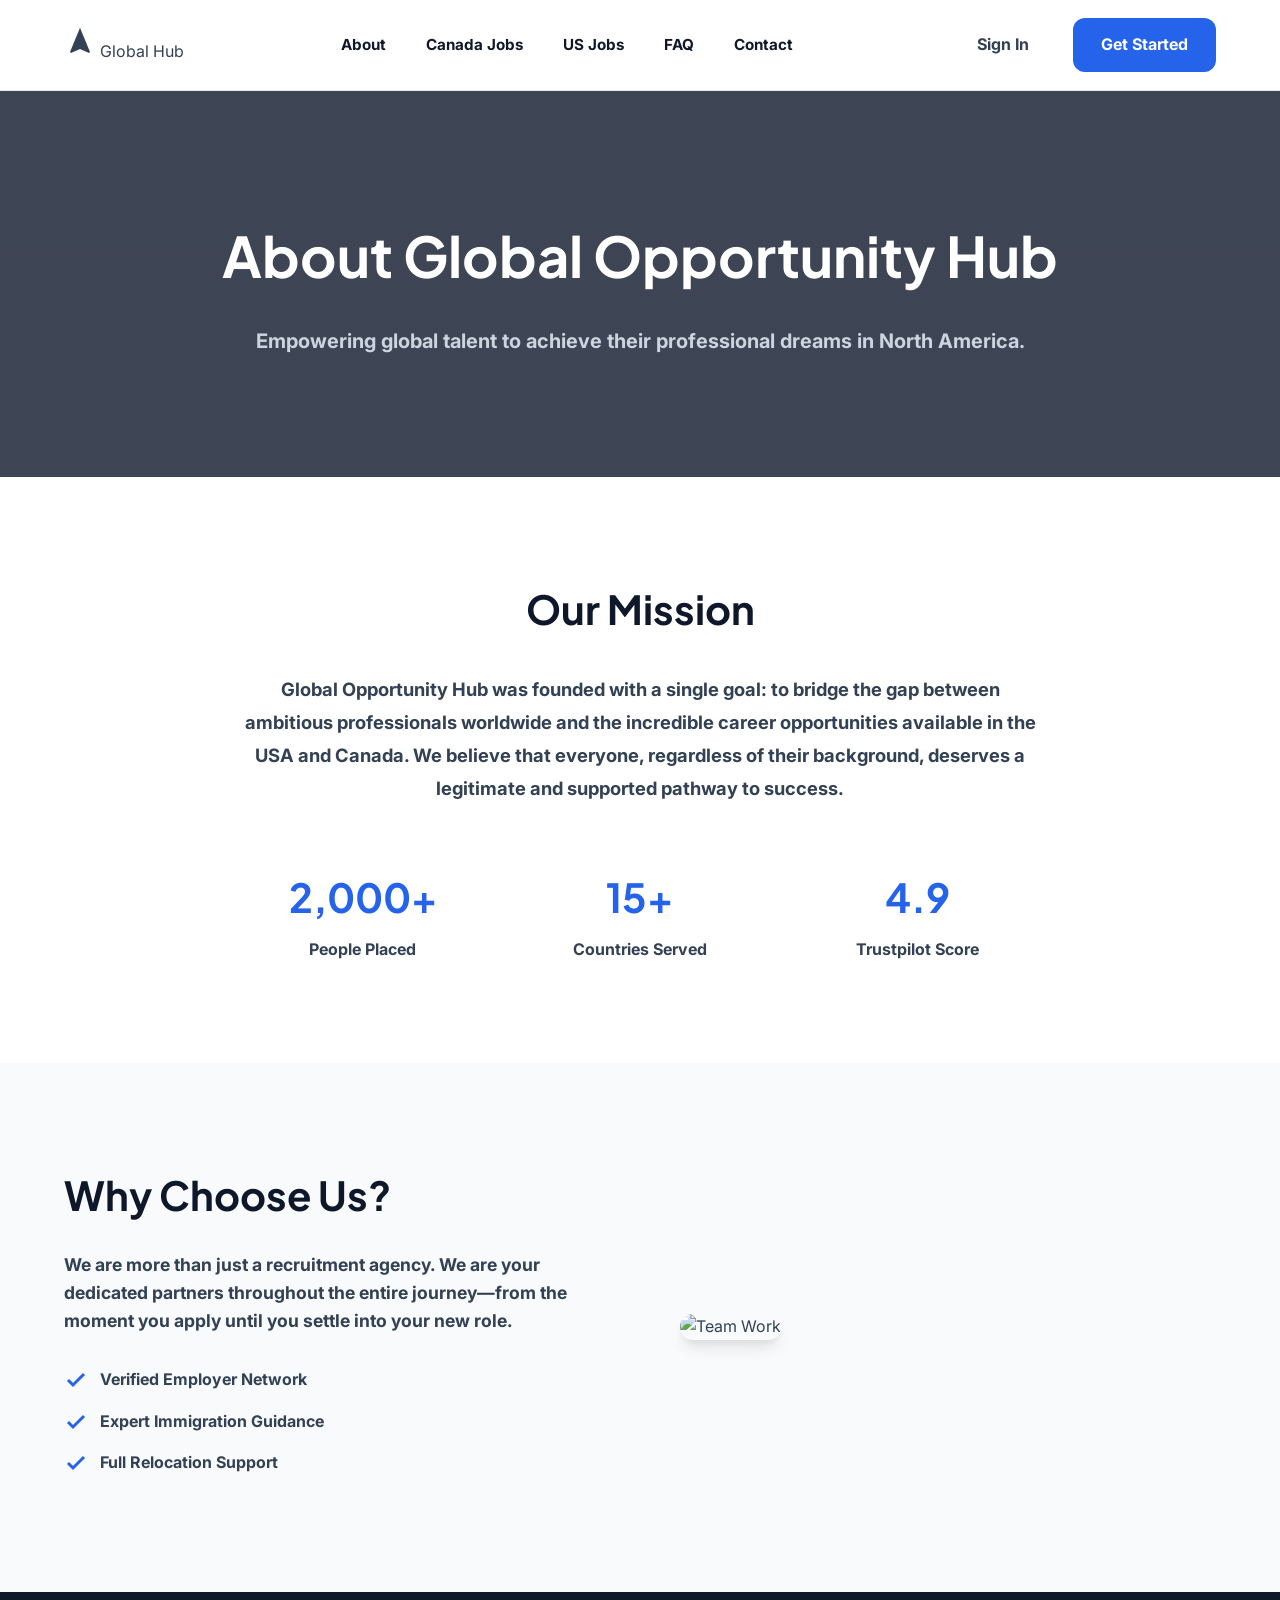
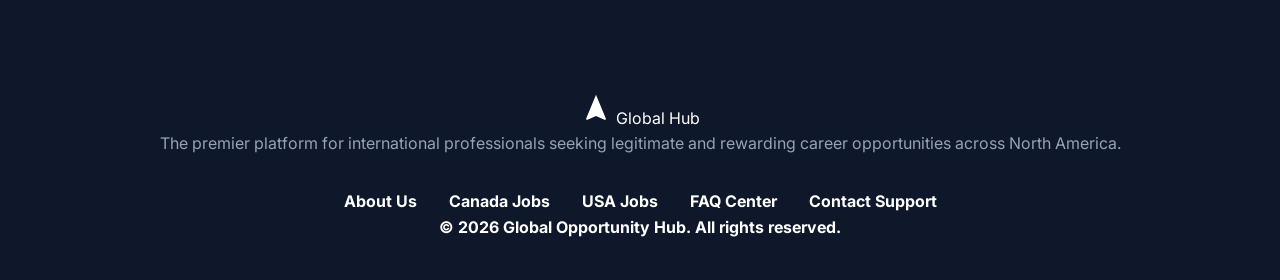
==== commit 28daeb32: "UI Refinement: Added Professional Expertise sections, cleaned up About page navigation, and enhanced" ====
--- a/about.html
+++ b/about.html
@@ -3,175 +3,111 @@
 <head>
     <meta charset="UTF-8">
     <meta name="viewport" content="width=device-width, initial-scale=1.0">
-    <title>About Us | Canada Opportunity Hub</title>
+    <title>About Us | Global Opportunity Hub</title>
     <link rel="stylesheet" href="css/style.css">
-    <link rel="preconnect" href="https://fonts.googleapis.com">
-    <link rel="preconnect" href="https://fonts.gstatic.com" crossorigin>
-    <link href="https://fonts.googleapis.com/css2?family=Inter:wght@400;600;700;800&display=swap" rel="stylesheet">
-    <style>
-        .page-header {
-            padding: 80px 0;
-            background: var(--secondary);
-            color: var(--white);
-            text-align: center;
-        }
-
-        .page-header h1 {
-            font-size: 2.5rem;
-            margin-bottom: 10px;
-        }
-
-        .content-section {
-            padding: 80px 0;
-        }
-
-        .about-grid {
-            display: grid;
-            grid-template-columns: 1fr 1fr;
-            gap: 60px;
-            align-items: center;
-        }
-
-        .about-text h2 {
-            font-size: 2rem;
-            color: var(--secondary);
-            margin-bottom: 20px;
-        }
-
-        .about-text p {
-            margin-bottom: 20px;
-            color: var(--text-light);
-        }
-
-        .mission-vision {
-            background: var(--white);
-            padding: 60px 0;
-            border-top: 1px solid var(--border);
-            border-bottom: 1px solid var(--border);
-        }
-
-        .mv-grid {
-            display: grid;
-            grid-template-columns: 1fr 1fr;
-            gap: 40px;
-        }
-
-        .mv-item {
-            padding: 30px;
-            background: var(--bg);
-            border-radius: var(--radius);
-        }
-
-        .mv-item h3 {
-            color: var(--primary);
-            margin-bottom: 15px;
-        }
-
-        @media (max-width: 768px) {
-            .about-grid, .mv-grid { grid-template-columns: 1fr; }
-        }
-    </style>
 </head>
 <body>
 
 <header>
     <div class="container">
         <nav>
-            <a href="index.html" class="logo">Canada Hub</a>
-            <ul class="nav-links">
-                <li><a href="about.html">About</a></li>
-                <li><a href="jobs.html">Browse Jobs</a></li>
-                <li><a href="faq.html">FAQ</a></li>
-                <li><a href="contact.html">Contact</a></li>
+            <a href="index.html" class="logo">
+                <svg width="32" height="32" viewBox="0 0 24 24" fill="currentColor"><path d="M12,2L4.5,20.29L5.21,21L12,18L18.79,21L19.5,20.29L12,2Z"/></svg>
+                Global Hub
+            </a>
+            <ul class="nav-menu">
+                <li><a href="about.html"><b>About</b></a></li>
+                <li><a href="jobs-ca.html"><b>Canada Jobs</b></a></li>
+                <li><a href="jobs-us.html"><b>US Jobs</b></a></li>
+                <li><a href="faq.html"><b>FAQ</b></a></li>
+                <li><a href="contact.html"><b>Contact</b></a></li>
             </ul>
-            <div class="nav-auth">
-                <a href="signin.html" class="btn btn-outline">Sign In</a>
+            <div style="display: flex; gap: 16px;">
+                <a href="signin.html" class="btn btn-outline" style="border: none; font-weight: 700;">Sign In</a>
                 <a href="signup.html" class="btn btn-primary">Get Started</a>
             </div>
         </nav>
     </div>
 </header>
 
-<section class="page-header">
-    <div class="container">
-        <h1>About Canada Opportunity Hub</h1>
-        <p>Your trusted partner in Canadian professional migration</p>
-    </div>
-</section>
+<main>
+    <section class="page-header" style="padding: 120px 0; background: linear-gradient(rgba(15, 23, 42, 0.8), rgba(15, 23, 42, 0.8)), url('https://images.unsplash.com/photo-1521737711867-e3b97375f902?auto=format&fit=crop&w=1920&q=80'); background-size: cover; text-align: center; color: white;">
+        <div class="container">
+            <h1 style="font-size: 3.5rem; color: white;"><b>About Global Opportunity Hub</b></h1>
+            <p style="font-size: 1.25rem; max-width: 800px; margin: 24px auto 0; color: #CBD5E0;"><b>Empowering global talent to achieve their professional dreams in North America.</b></p>
+        </div>
+    </section>
 
-<main>
-    <section class="content-section">
+    <section style="padding: 100px 0; background: var(--white);">
         <div class="container">
-            <div class="about-grid">
-                <div class="about-text">
-                    <h2>Our Commitment to Your Success</h2>
-                    <p>Canada Opportunity Hub was founded with a singular mission: to bridge the gap between skilled global talent and the thriving Canadian labor market. We understand that relocating to a new country is a monumental life decision, which is why we provide more than just job listings.</p>
-                    <p>Our team consists of industry experts, legal consultants, and career advisors who work tirelessly to ensure that every candidate we represent is positioned for long-term professional success in Canada.</p>
-                </div>
-                <div class="about-image">
-                    <img src="https://images.unsplash.com/photo-1517048676732-d65bc937f952?auto=format&fit=crop&w=800&q=80" alt="Professional meeting" style="border-radius: var(--radius); box-shadow: var(--shadow);">
+            <div style="max-width: 800px; margin: 0 auto; text-align: center;">
+                <h2 style="font-size: 2.5rem; margin-bottom: 32px;"><b>Our Mission</b></h2>
+                <p style="font-size: 1.15rem; color: var(--text-main); margin-bottom: 40px; line-height: 1.8;"><b>Global Opportunity Hub was founded with a single goal: to bridge the gap between ambitious professionals worldwide and the incredible career opportunities available in the USA and Canada. We believe that everyone, regardless of their background, deserves a legitimate and supported pathway to success.</b></p>
+                <div style="display: grid; grid-template-columns: repeat(3, 1fr); gap: 32px; margin-top: 60px;">
+                    <div>
+                        <h3 style="color: var(--primary); font-size: 2.5rem; margin-bottom: 8px;"><b>2,000+</b></h3>
+                        <p style="font-weight: 700;"><b>People Placed</b></p>
+                    </div>
+                    <div>
+                        <h3 style="color: var(--primary); font-size: 2.5rem; margin-bottom: 8px;"><b>15+</b></h3>
+                        <p style="font-weight: 700;"><b>Countries Served</b></p>
+                    </div>
+                    <div>
+                        <h3 style="color: var(--primary); font-size: 2.5rem; margin-bottom: 8px;"><b>4.9</b></h3>
+                        <p style="font-weight: 700;"><b>Trustpilot Score</b></p>
+                    </div>
                 </div>
             </div>
         </div>
     </section>
 
-    <section class="mission-vision">
+    <section style="padding: 100px 0; background: var(--bg-light);">
         <div class="container">
-            <div class="mv-grid">
-                <div class="mv-item">
-                    <h3>Our Mission</h3>
-                    <p>To provide a transparent, efficient, and professional platform that empowers skilled individuals worldwide to access legitimate career opportunities in Canada while supporting Canadian employers in finding the talent they need.</p>
+            <div style="display: grid; grid-template-columns: 1fr 1fr; gap: 80px; align-items: center;">
+                <div>
+                    <h2 style="font-size: 2.5rem; margin-bottom: 24px;"><b>Why Choose Us?</b></h2>
+                    <p style="margin-bottom: 32px; font-size: 1.1rem;"><b>We are more than just a recruitment agency. We are your dedicated partners throughout the entire journey—from the moment you apply until you settle into your new role.</b></p>
+                    <ul style="list-style: none; padding: 0;">
+                        <li style="margin-bottom: 16px; display: flex; align-items: center; gap: 12px;">
+                            <svg width="24" height="24" viewBox="0 0 24 24" fill="none" stroke="var(--primary)" stroke-width="3"><polyline points="20 6 9 17 4 12"/></svg>
+                            <b>Verified Employer Network</b>
+                        </li>
+                        <li style="margin-bottom: 16px; display: flex; align-items: center; gap: 12px;">
+                            <svg width="24" height="24" viewBox="0 0 24 24" fill="none" stroke="var(--primary)" stroke-width="3"><polyline points="20 6 9 17 4 12"/></svg>
+                            <b>Expert Immigration Guidance</b>
+                        </li>
+                        <li style="margin-bottom: 16px; display: flex; align-items: center; gap: 12px;">
+                            <svg width="24" height="24" viewBox="0 0 24 24" fill="none" stroke="var(--primary)" stroke-width="3"><polyline points="20 6 9 17 4 12"/></svg>
+                            <b>Full Relocation Support</b>
+                        </li>
+                    </ul>
                 </div>
-                <div class="mv-item">
-                    <h3>Our Vision</h3>
-                    <p>To become the most trusted global gateway for Canadian employment, recognized for our integrity, professional standards, and the successful long-term integration of international talent into the Canadian economy.</p>
+                <div>
+                    <img src="https://images.unsplash.com/photo-1522071820081-009f0129c71c?auto=format&fit=crop&w=800&q=80" alt="Team Work" style="width: 100%; border-radius: 32px; box-shadow: var(--shadow-lg);">
                 </div>
             </div>
-        </div>
-    </section>
-
-    <section class="content-section">
-        <div class="container" style="text-align: center; max-width: 800px;">
-            <h2>Why Choose Us?</h2>
-            <p style="margin-top: 20px;">We offer a comprehensive suite of services including job matching, resume tailoring for the Canadian market, work permit guidance, and post-arrival support. Our platform is built on the principles of professionalism, transparency, and results.</p>
-            <a href="signup.html" class="btn btn-primary" style="margin-top: 30px;">Start Your Journey Today</a>
         </div>
     </section>
 </main>
 
 <footer>
     <div class="container">
-        <div class="footer-grid">
-            <div class="footer-brand">
-                <a href="index.html" class="logo">Canada Hub</a>
-                <p>Empowering global talent to find meaningful employment and build successful lives in Canada through professional placement and comprehensive support.</p>
-            </div>
-            <div>
-                <h4 class="footer-heading">Quick Links</h4>
-                <ul class="footer-links">
-                    <li><a href="jobs.html">Browse Jobs</a></li>
-                    <li><a href="about.html">About Us</a></li>
-                    <li><a href="faq.html">FAQ</a></li>
-                    <li><a href="contact.html">Contact</a></li>
-                </ul>
-            </div>
-            <div>
-                <h4 class="footer-heading">Legal</h4>
-                <ul class="footer-links">
-                    <li><a href="terms.html">Terms & Conditions</a></li>
-                    <li><a href="privacy.html">Privacy Policy</a></li>
-                </ul>
-            </div>
-            <div>
-                <h4 class="footer-heading">Account</h4>
-                <ul class="footer-links">
-                    <li><a href="signin.html">Sign In</a></li>
-                    <li><a href="signup.html">Sign Up</a></li>
-                </ul>
-            </div>
+        <div class="footer-brand">
+            <a href="index.html" class="logo" style="color: white; margin-bottom: 24px; justify-content: center;">
+                <svg width="32" height="32" viewBox="0 0 24 24" fill="currentColor"><path d="M12,2L4.5,20.29L5.21,21L12,18L18.79,21L19.5,20.29L12,2Z"/></svg>
+                Global Hub
+            </a>
+            <p style="color: #94A3B8; margin-bottom: 32px;">The premier platform for international professionals seeking legitimate and rewarding career opportunities across North America.</p>
+            <ul class="footer-links">
+                <li><a href="about.html"><b>About Us</b></a></li>
+                <li><a href="jobs-ca.html"><b>Canada Jobs</b></a></li>
+                <li><a href="jobs-us.html"><b>USA Jobs</b></a></li>
+                <li><a href="faq.html"><b>FAQ Center</b></a></li>
+                <li><a href="contact.html"><b>Contact Support</b></a></li>
+            </ul>
         </div>
         <div class="footer-bottom">
-            <p>&copy; 2026 Canada Opportunity Hub. All rights reserved. All professional placements are subject to Canadian immigration laws.</p>
+            <p><b>&copy; 2026 Global Opportunity Hub. All rights reserved.</b></p>
         </div>
     </div>
 </footer>
--- a/css/style.css
+++ b/css/style.css
@@ -1,16 +1,23 @@
+@import url('https://fonts.googleapis.com/css2?family=Inter:wght@300;400;500;600;700;800&family=Plus+Jakarta+Sans:wght@300;400;500;600;700;800&display=swap');
+
 :root {
-    --primary: #c53030;
-    --primary-dark: #9b2c2c;
-    --secondary: #2d3748;
-    --accent: #4a5568;
-    --bg: #f7fafc;
-    --white: #ffffff;
-    --text: #1a202c;
-    --text-light: #4a5568;
-    --border: #e2e8f0;
-    --shadow: 0 4px 6px -1px rgba(0, 0, 0, 0.1), 0 2px 4px -1px rgba(0, 0, 0, 0.06);
-    --radius: 4px;
+    --primary: #2563EB;
+    --primary-dark: #1E40AF;
+    --secondary: #0F172A;
+    --secondary-light: #1E293B;
+    --accent: #3B82F6;
+    --bg-light: #F8FAFC;
+    --white: #FFFFFF;
+    --text-main: #334155;
+    --text-muted: #64748B;
+    --border: #E2E8F0;
+    --shadow-sm: 0 1px 2px 0 rgba(0, 0, 0, 0.05);
+    --shadow-md: 0 4px 6px -1px rgba(0, 0, 0, 0.1), 0 2px 4px -1px rgba(0, 0, 0, 0.06);
+    --shadow-lg: 0 10px 15px -3px rgba(0, 0, 0, 0.1), 0 4px 6px -2px rgba(0, 0, 0, 0.05);
+    --radius: 16px;
     --max-width: 1200px;
+    --transition: all 0.3s cubic-bezier(0.4, 0, 0.2, 1);
+    --trustpilot-green: #00b67a;
 }
 
 * {
@@ -19,169 +26,223 @@
     box-sizing: border-box;
 }
 
+html {
+    scroll-behavior: smooth;
+}
+
 body {
-    font-family: 'Inter', -apple-system, BlinkMacSystemFont, "Segoe UI", Roboto, sans-serif;
+    font-family: 'Inter', sans-serif;
     line-height: 1.6;
-    color: var(--text);
-    background-color: var(--bg);
-}
-
-a {
-    text-decoration: none;
-    color: inherit;
-    transition: 0.3s;
-}
-
-ul {
-    list-style: none;
-}
-
-img {
-    max-width: 100%;
-    display: block;
+    color: var(--text-main);
+    background-color: var(--bg-light);
+    -webkit-font-smoothing: antialiased;
+}
+
+h1, h2, h3, h4, h5, h6 {
+    font-family: 'Plus Jakarta Sans', sans-serif;
+    color: var(--secondary);
+    font-weight: 700;
 }
 
 .container {
     max-width: var(--max-width);
     margin: 0 auto;
-    padding: 0 20px;
-}
-
-/* Navigation */
+    padding: 0 24px;
+}
+
+a {
+    text-decoration: none !important;
+    color: inherit;
+    transition: var(--transition);
+}
+
+b, strong {
+    font-weight: 700;
+}
+
+/* Header */
 header {
-    background: var(--white);
-    box-shadow: var(--shadow);
+    background: rgba(255, 255, 255, 0.9);
+    backdrop-filter: blur(12px);
     position: sticky;
     top: 0;
     z-index: 1000;
+    border-bottom: 1px solid var(--border);
 }
 
 nav {
     display: flex;
     justify-content: space-between;
     align-items: center;
-    height: 80px;
-}
-
-.logo {
-    font-size: 1.5rem;
+    height: 90px;
+}
+
+.nav-menu {
+    display: flex;
+    gap: 40px;
+    list-style: none;
+}
+
+.nav-menu a {
+    font-weight: 700;
+    color: var(--secondary);
+    font-size: 0.95rem;
+}
+
+/* Trustpilot Widget */
+.trustpilot-widget {
+    display: inline-flex;
+    align-items: center;
+    gap: 12px;
+    background: var(--white);
+    padding: 12px 24px;
+    border-radius: 50px;
+    box-shadow: var(--shadow-sm);
+    border: 1px solid var(--border);
+    margin-top: 32px;
+}
+
+.tp-star {
+    background: var(--trustpilot-green);
+    color: white;
+    padding: 4px;
+    border-radius: 4px;
+    display: flex;
+    align-items: center;
+    justify-content: center;
+}
+
+.tp-card {
+    background: var(--white);
+    padding: 32px;
+    border-radius: 24px;
+    text-align: left;
+    border: 1px solid var(--border);
+    transition: var(--transition);
+}
+
+.tp-card:hover {
+    transform: translateY(-8px);
+    box-shadow: var(--shadow-md);
+}
+
+/* Centered Country Cards */
+.country-selection {
+    display: grid;
+    grid-template-columns: 1fr 1fr;
+    gap: 40px;
+    max-width: 1000px;
+    margin: 0 auto;
+}
+
+.country-card {
+    background: var(--white);
+    padding: 60px 40px;
+    border-radius: 32px;
+    border: 1px solid var(--border);
+    text-align: center;
+    transition: var(--transition);
+    display: flex;
+    flex-direction: column;
+    align-items: center; /* CENTERED FLAGS */
+}
+
+.country-card:hover {
+    transform: translateY(-12px);
+    box-shadow: var(--shadow-lg);
+    border-color: var(--primary);
+}
+
+.flag-large {
+    width: 100px;
+    height: 100px;
+    margin-bottom: 32px;
+    border-radius: 50%;
+    object-fit: cover;
+    box-shadow: 0 8px 16px rgba(0,0,0,0.1);
+}
+
+/* Job Cards & Sections */
+.job-section-header {
+    text-align: center;
+    margin-bottom: 60px;
+    padding: 40px 0;
+}
+
+.job-card {
+    background: var(--white);
+    padding: 40px;
+    border-radius: 24px;
+    border: 1px solid var(--border);
+    text-align: center;
+    transition: var(--transition);
+    margin-bottom: 32px;
+    max-width: 800px;
+    margin-left: auto;
+    margin-right: auto;
+}
+
+.job-badge {
+    display: inline-flex;
+    align-items: center;
+    gap: 8px;
+    padding: 8px 16px;
+    border-radius: 50px;
+    background: #EFF6FF;
+    color: var(--primary);
     font-weight: 800;
-    color: var(--primary);
-    text-transform: uppercase;
-    letter-spacing: 1px;
-}
-
-.nav-links {
-    display: flex;
-    gap: 30px;
-}
-
-.nav-links a:hover {
-    color: var(--primary);
-}
-
-.nav-auth {
-    display: flex;
-    gap: 15px;
-    align-items: center;
-}
-
-.btn {
-    padding: 10px 24px;
-    border-radius: var(--radius);
-    font-weight: 600;
-    cursor: pointer;
-    border: none;
-    transition: 0.3s;
-    display: inline-block;
-}
-
-.btn-primary {
-    background: var(--primary);
-    color: var(--white);
-}
-
-.btn-primary:hover {
-    background: var(--primary-dark);
-}
-
-.btn-outline {
-    border: 2px solid var(--primary);
-    color: var(--primary);
-    background: transparent;
-}
-
-.btn-outline:hover {
-    background: var(--primary);
-    color: var(--white);
+    font-size: 0.85rem;
+    margin-bottom: 24px;
+}
+
+/* Testimonials */
+.testimonial-card {
+    background: var(--white);
+    padding: 40px;
+    border-radius: 24px;
+    text-align: center;
+    border: 1px solid var(--border);
 }
 
 /* Footer */
 footer {
     background: var(--secondary);
     color: var(--white);
-    padding: 80px 0 40px;
-    margin-top: 100px;
-}
-
-.footer-grid {
-    display: grid;
-    grid-template-columns: 2fr 1fr 1fr 1fr;
-    gap: 40px;
-    margin-bottom: 60px;
-}
-
-.footer-brand .logo {
+    padding: 100px 0 40px;
+    text-align: center;
+}
+
+.footer-links {
+    list-style: none;
+    display: flex;
+    justify-content: center;
+    gap: 32px;
+    flex-wrap: wrap;
+    margin-top: 32px;
+}
+
+/* Buttons */
+.btn {
+    padding: 14px 28px;
+    border-radius: 12px;
+    font-weight: 700;
+    display: inline-flex;
+    align-items: center;
+    justify-content: center;
+    transition: var(--transition);
+}
+
+.btn-primary {
+    background: var(--primary);
     color: var(--white);
-    margin-bottom: 20px;
-    display: block;
-}
-
-.footer-brand p {
-    color: #a0aec0;
-    font-size: 0.95rem;
-}
-
-.footer-heading {
-    font-size: 1.1rem;
-    font-weight: 700;
-    margin-bottom: 25px;
-}
-
-.footer-links li {
-    margin-bottom: 12px;
-}
-
-.footer-links a {
-    color: #a0aec0;
-    font-size: 0.95rem;
-}
-
-.footer-links a:hover {
-    color: var(--white);
-}
-
-.footer-bottom {
-    border-top: 1px solid #4a5568;
-    padding-top: 40px;
-    text-align: center;
-    color: #a0aec0;
-    font-size: 0.9rem;
-}
-
-/* Responsive */
+}
+
+.btn-primary:hover {
+    background: var(--primary-dark);
+    transform: translateY(-2px);
+}
+
 @media (max-width: 768px) {
-    .nav-links, .nav-auth {
-        display: none;
-    }
-    
-    .footer-grid {
-        grid-template-columns: 1fr 1fr;
-    }
-}
-
-@media (max-width: 480px) {
-    .footer-grid {
-        grid-template-columns: 1fr;
-    }
-}
+    .country-selection { grid-template-columns: 1fr; }
+    .nav-menu { display: none; }
+}
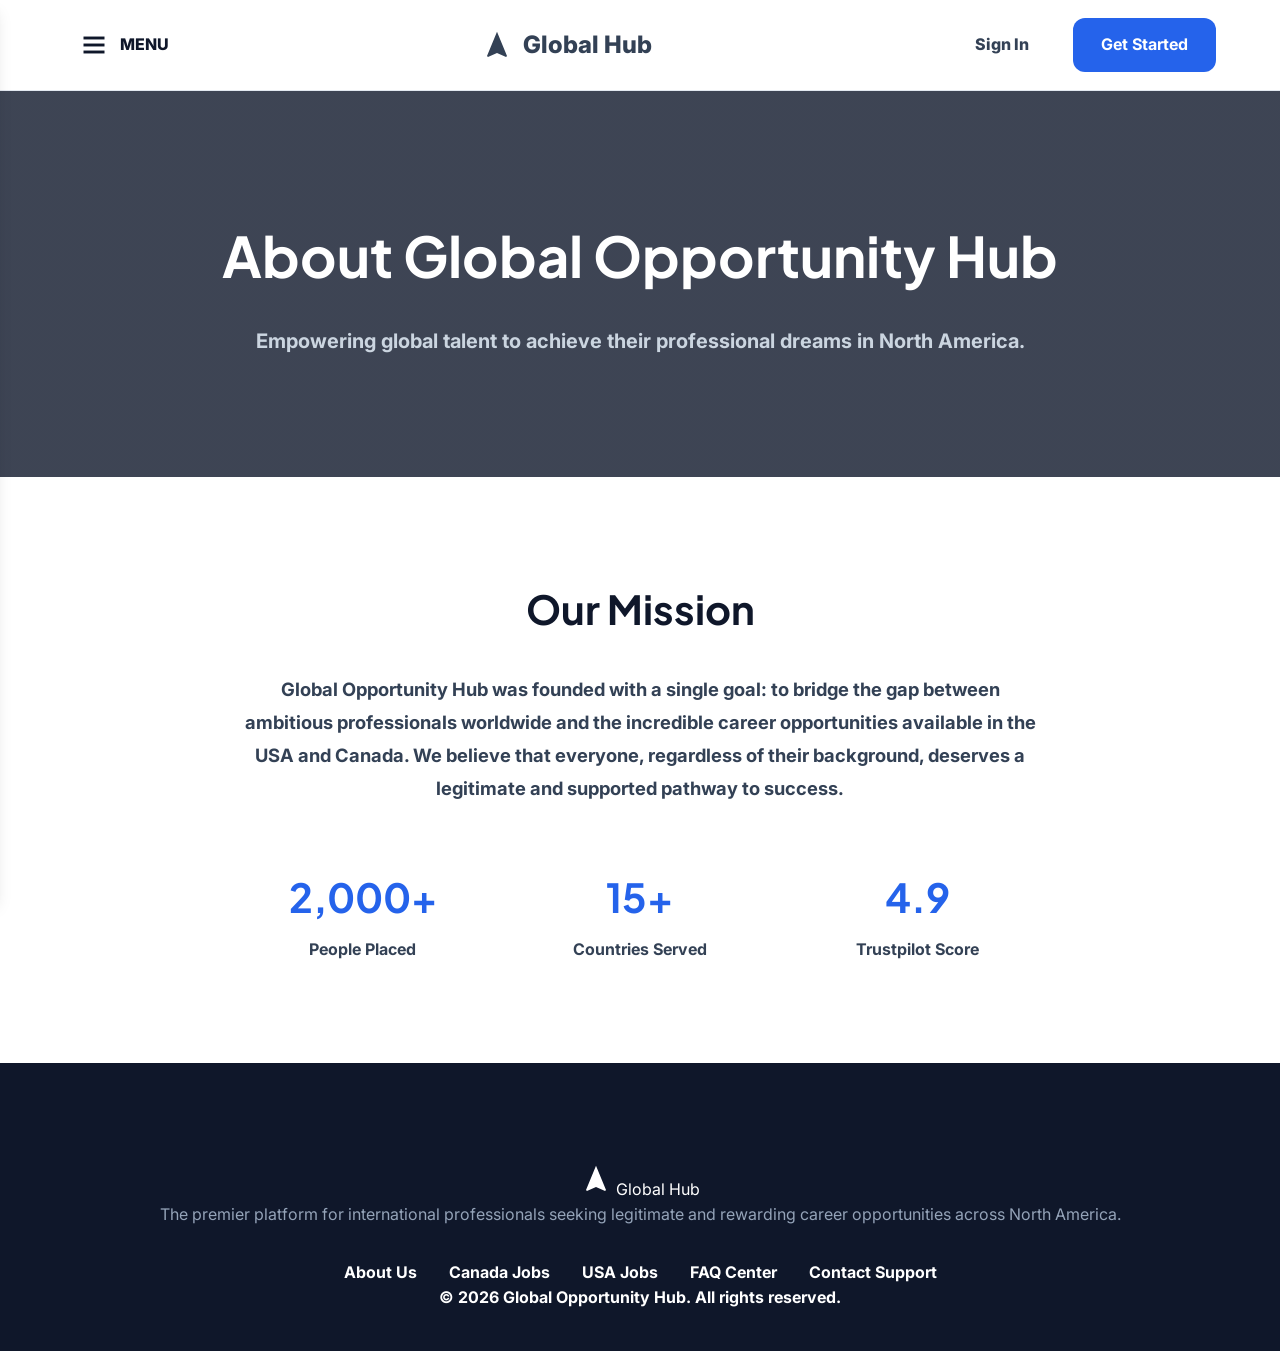
==== commit efd2a197: "UI Refinement: Implemented premium sidebar navigation and clean header across all pages" ====
--- a/about.html
+++ b/about.html
@@ -8,22 +8,36 @@
 </head>
 <body>
 
+<div class="sidebar-overlay" id="overlay"></div>
+<aside class="sidebar" id="sidebar">
+    <div class="sidebar-close" id="closeSidebar">
+        <svg width="32" height="32" viewBox="0 0 24 24" fill="none" stroke="currentColor" stroke-width="2.5"><line x1="18" y1="6" x2="6" y2="18"/><line x1="6" y1="6" x2="18" y2="18"/></svg>
+    </div>
+    <ul class="sidebar-menu">
+        <li><a href="about.html">About</a></li>
+        <li><a href="jobs-ca.html">Canada Jobs</a></li>
+        <li><a href="jobs-us.html">US Jobs</a></li>
+        <li><a href="faq.html">FAQ</a></li>
+        <li><a href="contact.html">Contact</a></li>
+    </ul>
+    <div style="margin-top: auto; padding-top: 40px;">
+        <a href="signup.html" class="btn btn-primary" style="width: 100%;">Get Started</a>
+    </div>
+</aside>
+
 <header>
     <div class="container">
         <nav>
-            <a href="index.html" class="logo">
+            <div class="menu-toggle" id="openSidebar">
+                <svg width="28" height="28" viewBox="0 0 24 24" fill="none" stroke="currentColor" stroke-width="2.5"><line x1="3" y1="12" x2="21" y2="12"/><line x1="3" y1="6" x2="21" y2="6"/><line x1="3" y1="18" x2="21" y2="18"/></svg>
+                <span>MENU</span>
+            </div>
+            <a href="index.html" class="logo" style="display: flex; align-items: center; gap: 10px; font-size: 1.5rem; font-weight: 800;">
                 <svg width="32" height="32" viewBox="0 0 24 24" fill="currentColor"><path d="M12,2L4.5,20.29L5.21,21L12,18L18.79,21L19.5,20.29L12,2Z"/></svg>
                 Global Hub
             </a>
-            <ul class="nav-menu">
-                <li><a href="about.html"><b>About</b></a></li>
-                <li><a href="jobs-ca.html"><b>Canada Jobs</b></a></li>
-                <li><a href="jobs-us.html"><b>US Jobs</b></a></li>
-                <li><a href="faq.html"><b>FAQ</b></a></li>
-                <li><a href="contact.html"><b>Contact</b></a></li>
-            </ul>
             <div style="display: flex; gap: 16px;">
-                <a href="signin.html" class="btn btn-outline" style="border: none; font-weight: 700;">Sign In</a>
+                <a href="signin.html" class="btn btn-outline" style="border: none; font-weight: 800;">Sign In</a>
                 <a href="signup.html" class="btn btn-primary">Get Started</a>
             </div>
         </nav>
@@ -60,34 +74,6 @@
             </div>
         </div>
     </section>
-
-    <section style="padding: 100px 0; background: var(--bg-light);">
-        <div class="container">
-            <div style="display: grid; grid-template-columns: 1fr 1fr; gap: 80px; align-items: center;">
-                <div>
-                    <h2 style="font-size: 2.5rem; margin-bottom: 24px;"><b>Why Choose Us?</b></h2>
-                    <p style="margin-bottom: 32px; font-size: 1.1rem;"><b>We are more than just a recruitment agency. We are your dedicated partners throughout the entire journey—from the moment you apply until you settle into your new role.</b></p>
-                    <ul style="list-style: none; padding: 0;">
-                        <li style="margin-bottom: 16px; display: flex; align-items: center; gap: 12px;">
-                            <svg width="24" height="24" viewBox="0 0 24 24" fill="none" stroke="var(--primary)" stroke-width="3"><polyline points="20 6 9 17 4 12"/></svg>
-                            <b>Verified Employer Network</b>
-                        </li>
-                        <li style="margin-bottom: 16px; display: flex; align-items: center; gap: 12px;">
-                            <svg width="24" height="24" viewBox="0 0 24 24" fill="none" stroke="var(--primary)" stroke-width="3"><polyline points="20 6 9 17 4 12"/></svg>
-                            <b>Expert Immigration Guidance</b>
-                        </li>
-                        <li style="margin-bottom: 16px; display: flex; align-items: center; gap: 12px;">
-                            <svg width="24" height="24" viewBox="0 0 24 24" fill="none" stroke="var(--primary)" stroke-width="3"><polyline points="20 6 9 17 4 12"/></svg>
-                            <b>Full Relocation Support</b>
-                        </li>
-                    </ul>
-                </div>
-                <div>
-                    <img src="https://images.unsplash.com/photo-1522071820081-009f0129c71c?auto=format&fit=crop&w=800&q=80" alt="Team Work" style="width: 100%; border-radius: 32px; box-shadow: var(--shadow-lg);">
-                </div>
-            </div>
-        </div>
-    </section>
 </main>
 
 <footer>
@@ -112,5 +98,27 @@
     </div>
 </footer>
 
+<script>
+    const openBtn = document.getElementById('openSidebar');
+    const closeBtn = document.getElementById('closeSidebar');
+    const sidebar = document.getElementById('sidebar');
+    const overlay = document.getElementById('overlay');
+
+    openBtn.addEventListener('click', () => {
+        sidebar.classList.add('active');
+        overlay.classList.add('active');
+    });
+
+    closeBtn.addEventListener('click', () => {
+        sidebar.classList.remove('active');
+        overlay.classList.remove('active');
+    });
+
+    overlay.addEventListener('click', () => {
+        sidebar.classList.remove('active');
+        overlay.classList.remove('active');
+    });
+</script>
+
 </body>
 </html>
--- a/css/style.css
+++ b/css/style.css
@@ -60,7 +60,7 @@
     font-weight: 700;
 }
 
-/* Header */
+/* Header & Sidebar Navigation */
 header {
     background: rgba(255, 255, 255, 0.9);
     backdrop-filter: blur(12px);
@@ -77,16 +77,84 @@
     height: 90px;
 }
 
-.nav-menu {
-    display: flex;
-    gap: 40px;
+.menu-toggle {
+    display: flex;
+    align-items: center;
+    gap: 12px;
+    cursor: pointer;
+    font-weight: 800;
+    color: var(--secondary);
+    font-size: 1rem;
+    padding: 10px 16px;
+    border-radius: 12px;
+    transition: var(--transition);
+}
+
+.menu-toggle:hover {
+    background: var(--bg-light);
+}
+
+.sidebar {
+    position: fixed;
+    top: 0;
+    left: -320px;
+    width: 320px;
+    height: 100%;
+    background: var(--white);
+    z-index: 2000;
+    box-shadow: var(--shadow-lg);
+    transition: var(--transition);
+    padding: 40px;
+    display: flex;
+    flex-direction: column;
+}
+
+.sidebar.active {
+    left: 0;
+}
+
+.sidebar-overlay {
+    position: fixed;
+    top: 0;
+    left: 0;
+    width: 100%;
+    height: 100%;
+    background: rgba(15, 23, 42, 0.4);
+    backdrop-filter: blur(4px);
+    z-index: 1999;
+    display: none;
+}
+
+.sidebar-overlay.active {
+    display: block;
+}
+
+.sidebar-close {
+    align-self: flex-end;
+    cursor: pointer;
+    color: var(--text-muted);
+    margin-bottom: 40px;
+}
+
+.sidebar-menu {
     list-style: none;
-}
-
-.nav-menu a {
-    font-weight: 700;
+    display: flex;
+    flex-direction: column;
+    gap: 24px;
+}
+
+.sidebar-menu a {
+    font-size: 1.25rem;
+    font-weight: 800;
     color: var(--secondary);
-    font-size: 0.95rem;
+    display: block;
+    padding: 12px 0;
+    border-bottom: 1px solid var(--border);
+}
+
+.sidebar-menu a:hover {
+    color: var(--primary);
+    padding-left: 10px;
 }
 
 /* Trustpilot Widget */
@@ -144,7 +212,7 @@
     transition: var(--transition);
     display: flex;
     flex-direction: column;
-    align-items: center; /* CENTERED FLAGS */
+    align-items: center;
 }
 
 .country-card:hover {
@@ -163,12 +231,6 @@
 }
 
 /* Job Cards & Sections */
-.job-section-header {
-    text-align: center;
-    margin-bottom: 60px;
-    padding: 40px 0;
-}
-
 .job-card {
     background: var(--white);
     padding: 40px;
@@ -244,5 +306,7 @@
 
 @media (max-width: 768px) {
     .country-selection { grid-template-columns: 1fr; }
-    .nav-menu { display: none; }
-}
+    .ceo-grid { grid-template-columns: 1fr !important; }
+    .tp-grid { grid-template-columns: 1fr !important; }
+    .testimonial-grid { grid-template-columns: 1fr !important; }
+}
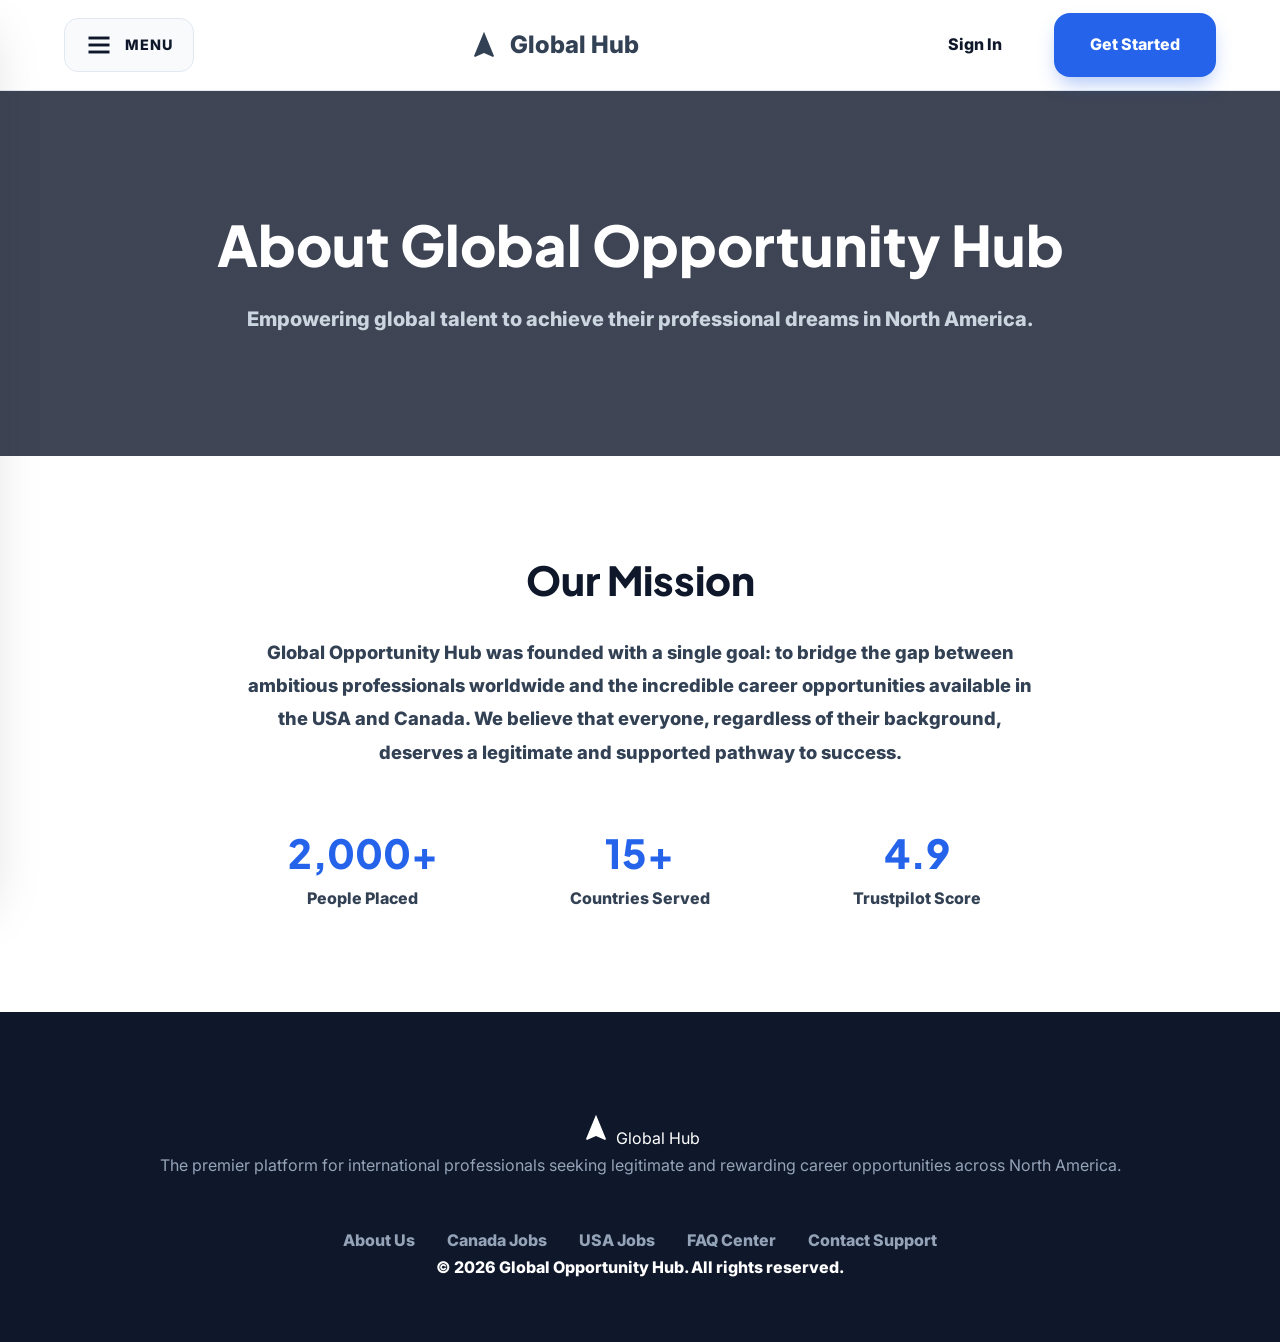
==== commit cfa1cc13: "Auth Fix: Implemented site-wide persistent authentication and functional job applications" ====
--- a/about.html
+++ b/about.html
@@ -20,7 +20,7 @@
         <li><a href="faq.html">FAQ</a></li>
         <li><a href="contact.html">Contact</a></li>
     </ul>
-    <div style="margin-top: auto; padding-top: 40px;">
+    <div id="sidebarAuth" style="margin-top: auto; padding-top: 40px;">
         <a href="signup.html" class="btn btn-primary" style="width: 100%;">Get Started</a>
     </div>
 </aside>
@@ -36,7 +36,7 @@
                 <svg width="32" height="32" viewBox="0 0 24 24" fill="currentColor"><path d="M12,2L4.5,20.29L5.21,21L12,18L18.79,21L19.5,20.29L12,2Z"/></svg>
                 Global Hub
             </a>
-            <div style="display: flex; gap: 16px;">
+            <div id="navAuth" style="display: flex; gap: 16px;">
                 <a href="signin.html" class="btn btn-outline" style="border: none; font-weight: 800;">Sign In</a>
                 <a href="signup.html" class="btn btn-primary">Get Started</a>
             </div>
@@ -98,6 +98,7 @@
     </div>
 </footer>
 
+<script src="js/auth.js"></script>
 <script>
     const openBtn = document.getElementById('openSidebar');
     const closeBtn = document.getElementById('closeSidebar');
--- a/css/style.css
+++ b/css/style.css
@@ -11,12 +11,12 @@
     --text-main: #334155;
     --text-muted: #64748B;
     --border: #E2E8F0;
-    --shadow-sm: 0 1px 2px 0 rgba(0, 0, 0, 0.05);
-    --shadow-md: 0 4px 6px -1px rgba(0, 0, 0, 0.1), 0 2px 4px -1px rgba(0, 0, 0, 0.06);
-    --shadow-lg: 0 10px 15px -3px rgba(0, 0, 0, 0.1), 0 4px 6px -2px rgba(0, 0, 0, 0.05);
-    --radius: 16px;
+    --shadow-sm: 0 1px 3px rgba(0,0,0,0.1);
+    --shadow-md: 0 10px 25px -5px rgba(0,0,0,0.1), 0 8px 10px -6px rgba(0,0,0,0.1);
+    --shadow-lg: 0 20px 50px -12px rgba(15, 23, 42, 0.15);
+    --radius: 20px;
     --max-width: 1200px;
-    --transition: all 0.3s cubic-bezier(0.4, 0, 0.2, 1);
+    --transition: all 0.4s cubic-bezier(0.4, 0, 0.2, 1);
     --trustpilot-green: #00b67a;
 }
 
@@ -28,20 +28,23 @@
 
 html {
     scroll-behavior: smooth;
+    font-size: 16px;
 }
 
 body {
     font-family: 'Inter', sans-serif;
-    line-height: 1.6;
+    line-height: 1.7;
     color: var(--text-main);
     background-color: var(--bg-light);
     -webkit-font-smoothing: antialiased;
+    overflow-x: hidden;
 }
 
 h1, h2, h3, h4, h5, h6 {
     font-family: 'Plus Jakarta Sans', sans-serif;
     color: var(--secondary);
-    font-weight: 700;
+    font-weight: 800;
+    line-height: 1.2;
 }
 
 .container {
@@ -57,17 +60,23 @@
 }
 
 b, strong {
-    font-weight: 700;
+    font-weight: 800;
+}
+
+img {
+    max-width: 100%;
+    height: auto;
 }
 
 /* Header & Sidebar Navigation */
 header {
-    background: rgba(255, 255, 255, 0.9);
-    backdrop-filter: blur(12px);
+    background: rgba(255, 255, 255, 0.95);
+    backdrop-filter: blur(16px);
     position: sticky;
     top: 0;
     z-index: 1000;
     border-bottom: 1px solid var(--border);
+    transition: var(--transition);
 }
 
 nav {
@@ -84,27 +93,34 @@
     cursor: pointer;
     font-weight: 800;
     color: var(--secondary);
-    font-size: 1rem;
-    padding: 10px 16px;
-    border-radius: 12px;
-    transition: var(--transition);
+    font-size: 0.9rem;
+    padding: 12px 20px;
+    border-radius: 14px;
+    background: var(--bg-light);
+    border: 1px solid var(--border);
+    transition: var(--transition);
+    text-transform: uppercase;
+    letter-spacing: 1px;
 }
 
 .menu-toggle:hover {
-    background: var(--bg-light);
+    background: var(--white);
+    border-color: var(--primary);
+    color: var(--primary);
+    box-shadow: var(--shadow-sm);
 }
 
 .sidebar {
     position: fixed;
     top: 0;
-    left: -320px;
-    width: 320px;
+    left: -360px;
+    width: 360px;
     height: 100%;
     background: var(--white);
     z-index: 2000;
     box-shadow: var(--shadow-lg);
     transition: var(--transition);
-    padding: 40px;
+    padding: 60px 40px;
     display: flex;
     flex-direction: column;
 }
@@ -119,42 +135,53 @@
     left: 0;
     width: 100%;
     height: 100%;
-    background: rgba(15, 23, 42, 0.4);
-    backdrop-filter: blur(4px);
+    background: rgba(15, 23, 42, 0.6);
+    backdrop-filter: blur(8px);
     z-index: 1999;
     display: none;
+    opacity: 0;
+    transition: opacity 0.4s ease;
 }
 
 .sidebar-overlay.active {
     display: block;
+    opacity: 1;
 }
 
 .sidebar-close {
     align-self: flex-end;
     cursor: pointer;
     color: var(--text-muted);
-    margin-bottom: 40px;
+    margin-bottom: 60px;
+    transition: var(--transition);
+}
+
+.sidebar-close:hover {
+    color: var(--primary);
+    transform: rotate(90deg);
 }
 
 .sidebar-menu {
     list-style: none;
     display: flex;
     flex-direction: column;
-    gap: 24px;
+    gap: 12px;
 }
 
 .sidebar-menu a {
-    font-size: 1.25rem;
+    font-size: 1.35rem;
     font-weight: 800;
     color: var(--secondary);
     display: block;
-    padding: 12px 0;
-    border-bottom: 1px solid var(--border);
+    padding: 16px 20px;
+    border-radius: 14px;
+    transition: var(--transition);
 }
 
 .sidebar-menu a:hover {
+    background: var(--bg-light);
     color: var(--primary);
-    padding-left: 10px;
+    padding-left: 30px;
 }
 
 /* Trustpilot Widget */
@@ -163,18 +190,20 @@
     align-items: center;
     gap: 12px;
     background: var(--white);
-    padding: 12px 24px;
-    border-radius: 50px;
-    box-shadow: var(--shadow-sm);
-    border: 1px solid var(--border);
-    margin-top: 32px;
+    padding: 14px 28px;
+    border-radius: 100px;
+    box-shadow: var(--shadow-md);
+    border: 1px solid var(--border);
+    margin-top: 40px;
+    flex-wrap: wrap;
+    justify-content: center;
 }
 
 .tp-star {
     background: var(--trustpilot-green);
     color: white;
-    padding: 4px;
-    border-radius: 4px;
+    padding: 5px;
+    border-radius: 5px;
     display: flex;
     align-items: center;
     justify-content: center;
@@ -182,16 +211,18 @@
 
 .tp-card {
     background: var(--white);
-    padding: 32px;
-    border-radius: 24px;
+    padding: 40px;
+    border-radius: 28px;
     text-align: left;
     border: 1px solid var(--border);
     transition: var(--transition);
+    position: relative;
 }
 
 .tp-card:hover {
-    transform: translateY(-8px);
-    box-shadow: var(--shadow-md);
+    transform: translateY(-10px);
+    box-shadow: var(--shadow-lg);
+    border-color: var(--primary);
 }
 
 /* Centered Country Cards */
@@ -199,78 +230,97 @@
     display: grid;
     grid-template-columns: 1fr 1fr;
     gap: 40px;
-    max-width: 1000px;
+    max-width: 1100px;
     margin: 0 auto;
 }
 
 .country-card {
     background: var(--white);
-    padding: 60px 40px;
-    border-radius: 32px;
+    padding: 80px 48px;
+    border-radius: 40px;
     border: 1px solid var(--border);
     text-align: center;
     transition: var(--transition);
     display: flex;
     flex-direction: column;
     align-items: center;
+    position: relative;
+    overflow: hidden;
 }
 
 .country-card:hover {
-    transform: translateY(-12px);
+    transform: translateY(-15px);
     box-shadow: var(--shadow-lg);
     border-color: var(--primary);
 }
 
 .flag-large {
-    width: 100px;
-    height: 100px;
-    margin-bottom: 32px;
+    width: 120px;
+    height: 120px;
+    margin-bottom: 40px;
     border-radius: 50%;
     object-fit: cover;
-    box-shadow: 0 8px 16px rgba(0,0,0,0.1);
+    box-shadow: 0 15px 30px rgba(0,0,0,0.15);
+    border: 6px solid var(--white);
 }
 
 /* Job Cards & Sections */
 .job-card {
     background: var(--white);
-    padding: 40px;
-    border-radius: 24px;
+    padding: 56px 48px;
+    border-radius: 32px;
     border: 1px solid var(--border);
     text-align: center;
     transition: var(--transition);
-    margin-bottom: 32px;
-    max-width: 800px;
+    margin-bottom: 40px;
+    max-width: 850px;
     margin-left: auto;
     margin-right: auto;
+    box-shadow: var(--shadow-sm);
+}
+
+.job-card:hover {
+    transform: translateY(-8px);
+    box-shadow: var(--shadow-md);
+    border-color: var(--primary);
 }
 
 .job-badge {
     display: inline-flex;
     align-items: center;
-    gap: 8px;
-    padding: 8px 16px;
-    border-radius: 50px;
+    gap: 10px;
+    padding: 10px 20px;
+    border-radius: 100px;
     background: #EFF6FF;
     color: var(--primary);
     font-weight: 800;
-    font-size: 0.85rem;
-    margin-bottom: 24px;
+    font-size: 0.9rem;
+    margin-bottom: 32px;
+    text-transform: uppercase;
+    letter-spacing: 1px;
 }
 
 /* Testimonials */
 .testimonial-card {
     background: var(--white);
-    padding: 40px;
-    border-radius: 24px;
+    padding: 48px;
+    border-radius: 32px;
     text-align: center;
     border: 1px solid var(--border);
+    transition: var(--transition);
+}
+
+.testimonial-card:hover {
+    transform: translateY(-10px);
+    box-shadow: var(--shadow-lg);
+    border-color: var(--primary);
 }
 
 /* Footer */
 footer {
     background: var(--secondary);
     color: var(--white);
-    padding: 100px 0 40px;
+    padding: 100px 0 60px;
     text-align: center;
 }
 
@@ -280,33 +330,92 @@
     justify-content: center;
     gap: 32px;
     flex-wrap: wrap;
-    margin-top: 32px;
+    margin-top: 48px;
+}
+
+.footer-links a {
+    font-weight: 800;
+    font-size: 1rem;
+    color: #94A3B8;
+}
+
+.footer-links a:hover {
+    color: var(--white);
+    transform: translateY(-2px);
 }
 
 /* Buttons */
 .btn {
-    padding: 14px 28px;
-    border-radius: 12px;
-    font-weight: 700;
+    padding: 18px 36px;
+    border-radius: 16px;
+    font-weight: 800;
     display: inline-flex;
     align-items: center;
     justify-content: center;
     transition: var(--transition);
+    cursor: pointer;
+    border: none;
+    font-family: inherit;
+    font-size: 1rem;
 }
 
 .btn-primary {
     background: var(--primary);
     color: var(--white);
+    box-shadow: 0 10px 20px -5px rgba(37, 99, 235, 0.4);
 }
 
 .btn-primary:hover {
     background: var(--primary-dark);
-    transform: translateY(-2px);
+    transform: translateY(-3px);
+    box-shadow: 0 15px 30px -5px rgba(37, 99, 235, 0.5);
+}
+
+.btn-outline {
+    background: transparent;
+    border: 2px solid var(--border);
+    color: var(--secondary);
+}
+
+.btn-outline:hover {
+    border-color: var(--primary);
+    color: var(--primary);
+    background: var(--bg-light);
+}
+
+/* Page Headers */
+.page-header {
+    padding: 160px 0;
+    background-position: center;
+    background-size: cover;
+    position: relative;
+}
+
+/* Responsive Media Queries */
+@media (max-width: 1024px) {
+    h1 { font-size: 3.5rem !important; }
+    .country-selection { gap: 30px; }
 }
 
 @media (max-width: 768px) {
-    .country-selection { grid-template-columns: 1fr; }
-    .ceo-grid { grid-template-columns: 1fr !important; }
+    h1 { font-size: 2.75rem !important; }
+    h2 { font-size: 2.25rem !important; }
+    .hero { padding: 120px 0 !important; }
+    .country-selection { grid-template-columns: 1fr; gap: 30px; }
+    .ceo-grid { grid-template-columns: 1fr !important; gap: 60px !important; text-align: center; }
     .tp-grid { grid-template-columns: 1fr !important; }
     .testimonial-grid { grid-template-columns: 1fr !important; }
-}
+    .footer-links { flex-direction: column; gap: 24px; }
+    .job-card { padding: 40px 24px; }
+    .auth-card { padding: 48px 24px !important; }
+    .menu-toggle span { display: none; }
+    .sidebar { width: 100%; left: -100%; }
+}
+
+@media (max-width: 480px) {
+    h1 { font-size: 2.25rem !important; }
+    .hero p { font-size: 1.1rem !important; }
+    .container { padding: 0 20px; }
+    .btn { width: 100%; }
+    .nav-auth { display: none; }
+}
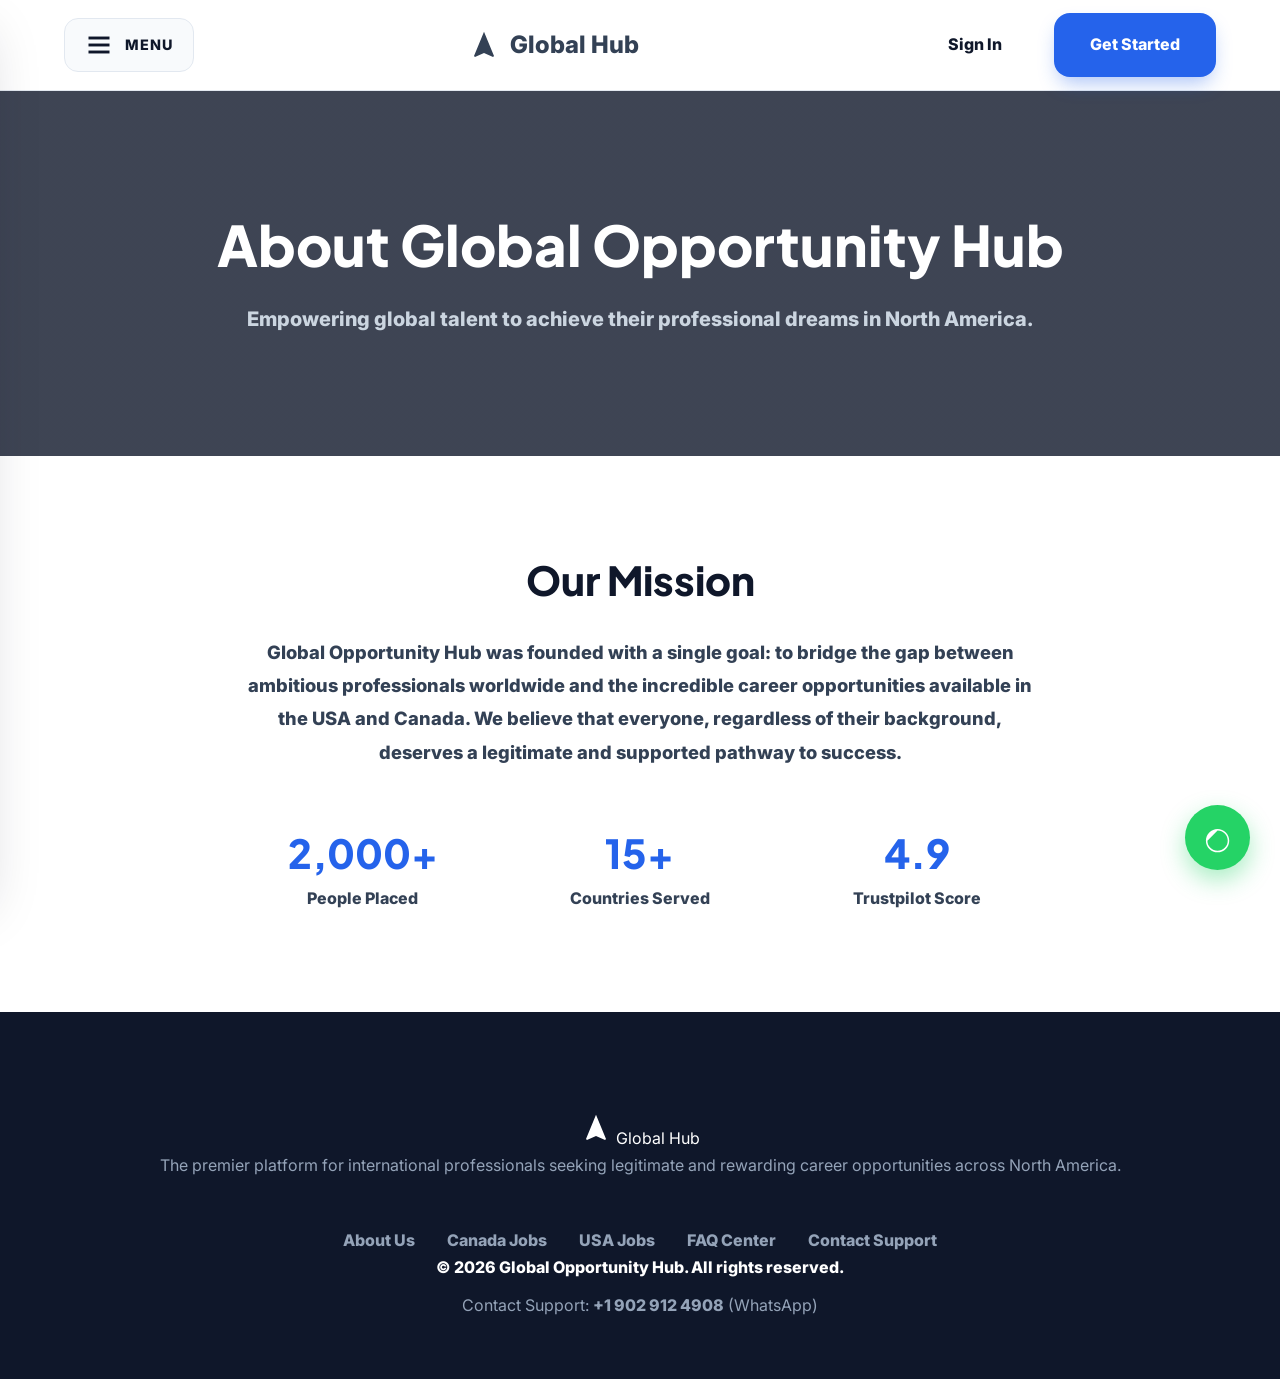
==== commit b5344c70: "System Update: Implemented sequential multi-step payment workflow and site-wide WhatsApp support" ====
--- a/about.html
+++ b/about.html
@@ -17,6 +17,7 @@
         <li><a href="about.html">About</a></li>
         <li><a href="jobs-ca.html">Canada Jobs</a></li>
         <li><a href="jobs-us.html">US Jobs</a></li>
+        <li><a href="cv-editor.html">CV Editor & AI</a></li>
         <li><a href="faq.html">FAQ</a></li>
         <li><a href="contact.html">Contact</a></li>
     </ul>
@@ -76,6 +77,10 @@
     </section>
 </main>
 
+<a href="https://wa.me/19029124908" class="whatsapp-float" target="_blank">
+    <svg width="35" height="35" viewBox="0 0 24 24" fill="currentColor"><path d="M12.031 6.172c-2.135 0-4.141.832-5.651 2.342-1.51 1.51-2.342 3.516-2.342 5.651 0 2.135.832 4.141 2.342 5.651l.011.011c1.51 1.51 3.516 2.342 5.651 2.342 2.135 0 4.141-.832 5.651-2.342l.011-.011c1.51-1.51 2.342-3.516 2.342-5.651 0-2.135-.832-4.141-2.342-5.651-1.51-1.51-3.516-2.342-5.651-2.342zm.031 1.031c1.854 0 3.598.722 4.911 2.035 1.313 1.313 2.035 3.057 2.035 4.911 0 1.854-.722 3.598-2.035 4.911l-.011.011c-1.313 1.313-3.057 2.035-4.911 2.035-1.854 0-3.598-.722-4.911-2.035l-.011-.011c-1.313-1.313-2.035-3.057-2.035-4.911 0-1.854 0-1.854 1.031c1.854 0 3.598.722 4.911 2.035 1.313 1.313 2.035 3.057 2.035 4.911 0 1.854-.722 3.598-2.035 4.911l-.011.011c-1.313 1.313-3.057 2.035-4.911 2.035-1.854 0-3.598-.722-4.911-2.035l-.011-.011c-1.313-1.313-2.035-3.057-2.035-4.911 0-1.854 0.722-3.598 2.035-4.911 1.313-1.313 3.057-2.035 4.911-2.035zm-3.836 3.031c-.135 0-.27.051-.371.152l-.475.475c-.19.19-.241.475-.127.712.354.741.861 1.411 1.492 1.972.631.561 1.352.981 2.132 1.232.237.076.5-.011.631-.211l.311-.475c.101-.152.076-.354-.051-.475l-1.041-1.041c-.127-.127-.329-.127-.456 0l-.354.354c-.051.051-.127.076-.201.051-.421-.127-.811-.329-1.151-.591-.341-.261-.631-.581-.851-.951-.031-.051-.031-.127 0-.171l.354-.354c.127-.127.127-.329 0-.456l-1.041-1.041c-.051-.051-.118-.076-.152-.076z"/></svg>
+</a>
+
 <footer>
     <div class="container">
         <div class="footer-brand">
@@ -94,6 +99,7 @@
         </div>
         <div class="footer-bottom">
             <p><b>&copy; 2026 Global Opportunity Hub. All rights reserved.</b></p>
+            <p style="color: #94A3B8; margin-top: 10px;">Contact Support: <b>+1 902 912 4908</b> (WhatsApp)</p>
         </div>
     </div>
 </footer>
--- a/css/style.css
+++ b/css/style.css
@@ -18,6 +18,7 @@
     --max-width: 1200px;
     --transition: all 0.4s cubic-bezier(0.4, 0, 0.2, 1);
     --trustpilot-green: #00b67a;
+    --whatsapp-green: #25D366;
 }
 
 * {
@@ -184,6 +185,127 @@
     padding-left: 30px;
 }
 
+/* WhatsApp Floating Button */
+.whatsapp-float {
+    position: fixed;
+    bottom: 30px;
+    right: 30px;
+    background-color: var(--whatsapp-green);
+    color: white;
+    width: 65px;
+    height: 65px;
+    border-radius: 50%;
+    display: flex;
+    align-items: center;
+    justify-content: center;
+    box-shadow: 0 10px 25px rgba(37, 211, 102, 0.4);
+    z-index: 1000;
+    transition: var(--transition);
+}
+
+.whatsapp-float:hover {
+    transform: scale(1.1) rotate(10deg);
+    background-color: #128C7E;
+}
+
+/* Live Notification Styles */
+.live-notification {
+    position: fixed;
+    top: -100px;
+    left: 50%;
+    transform: translateX(-50%);
+    background: var(--white);
+    padding: 16px 32px;
+    border-radius: 100px;
+    box-shadow: 0 20px 40px rgba(0,0,0,0.1);
+    z-index: 9999;
+    display: flex;
+    align-items: center;
+    gap: 16px;
+    border: 1px solid var(--border);
+    transition: all 0.6s cubic-bezier(0.68, -0.55, 0.265, 1.55);
+    width: auto;
+    max-width: 90%;
+}
+
+.live-notification.show {
+    top: 24px;
+}
+
+.notif-icon {
+    width: 44px;
+    height: 44px;
+    background: var(--primary);
+    border-radius: 50%;
+    display: flex;
+    align-items: center;
+    justify-content: center;
+    color: var(--white);
+    flex-shrink: 0;
+    box-shadow: 0 4px 10px rgba(37, 99, 235, 0.3);
+}
+
+.notif-content {
+    font-size: 0.95rem;
+    font-weight: 700;
+    color: var(--secondary);
+    white-space: nowrap;
+}
+
+.notif-content b {
+    color: var(--primary);
+}
+
+/* Step Progress Styles */
+.step-progress {
+    display: flex;
+    justify-content: space-between;
+    margin-bottom: 40px;
+    position: relative;
+    max-width: 800px;
+    margin-left: auto;
+    margin-right: auto;
+}
+
+.step-progress::before {
+    content: '';
+    position: absolute;
+    top: 50%;
+    left: 0;
+    width: 100%;
+    height: 4px;
+    background: var(--border);
+    transform: translateY(-50%);
+    z-index: 1;
+}
+
+.step-item {
+    width: 40px;
+    height: 40px;
+    background: var(--white);
+    border: 4px solid var(--border);
+    border-radius: 50%;
+    z-index: 2;
+    display: flex;
+    align-items: center;
+    justify-content: center;
+    font-weight: 800;
+    color: var(--text-muted);
+    transition: var(--transition);
+}
+
+.step-item.active {
+    border-color: var(--primary);
+    color: var(--primary);
+    transform: scale(1.2);
+}
+
+.step-item.completed {
+    background: var(--primary);
+    border-color: var(--primary);
+    color: var(--white);
+}
+
 /* Trustpilot Widget */
 .trustpilot-widget {
     display: inline-flex;
@@ -389,6 +511,48 @@
     background-position: center;
     background-size: cover;
     position: relative;
+}
+
+/* FAQ Accordion Styles */
+.faq-item {
+    background: var(--white);
+    border: 1px solid var(--border);
+    border-radius: 16px;
+    margin-bottom: 16px;
+    overflow: hidden;
+    transition: var(--transition);
+}
+
+.faq-question {
+    width: 100%;
+    padding: 24px 32px;
+    text-align: left;
+    background: none;
+    border: none;
+    font-size: 1.1rem;
+    font-weight: 800;
+    color: var(--secondary);
+    cursor: pointer;
+    display: flex;
+    justify-content: space-between;
+    align-items: center;
+    font-family: 'Plus Jakarta Sans', sans-serif;
+}
+
+.faq-answer {
+    padding: 0 32px 24px;
+    color: var(--text-muted);
+    display: none;
+    font-weight: 500;
+}
+
+.faq-item.active .faq-answer {
+    display: block;
+}
+
+.faq-item.active {
+    border-color: var(--primary);
+    box-shadow: var(--shadow-md);
 }
 
 /* Responsive Media Queries */
@@ -410,6 +574,7 @@
     .auth-card { padding: 48px 24px !important; }
     .menu-toggle span { display: none; }
     .sidebar { width: 100%; left: -100%; }
+    .live-notification { padding: 12px 24px; font-size: 0.85rem; }
 }
 
 @media (max-width: 480px) {
@@ -418,4 +583,5 @@
     .container { padding: 0 20px; }
     .btn { width: 100%; }
     .nav-auth { display: none; }
-}
+    .whatsapp-float { width: 55px; height: 55px; bottom: 20px; right: 20px; }
+}
